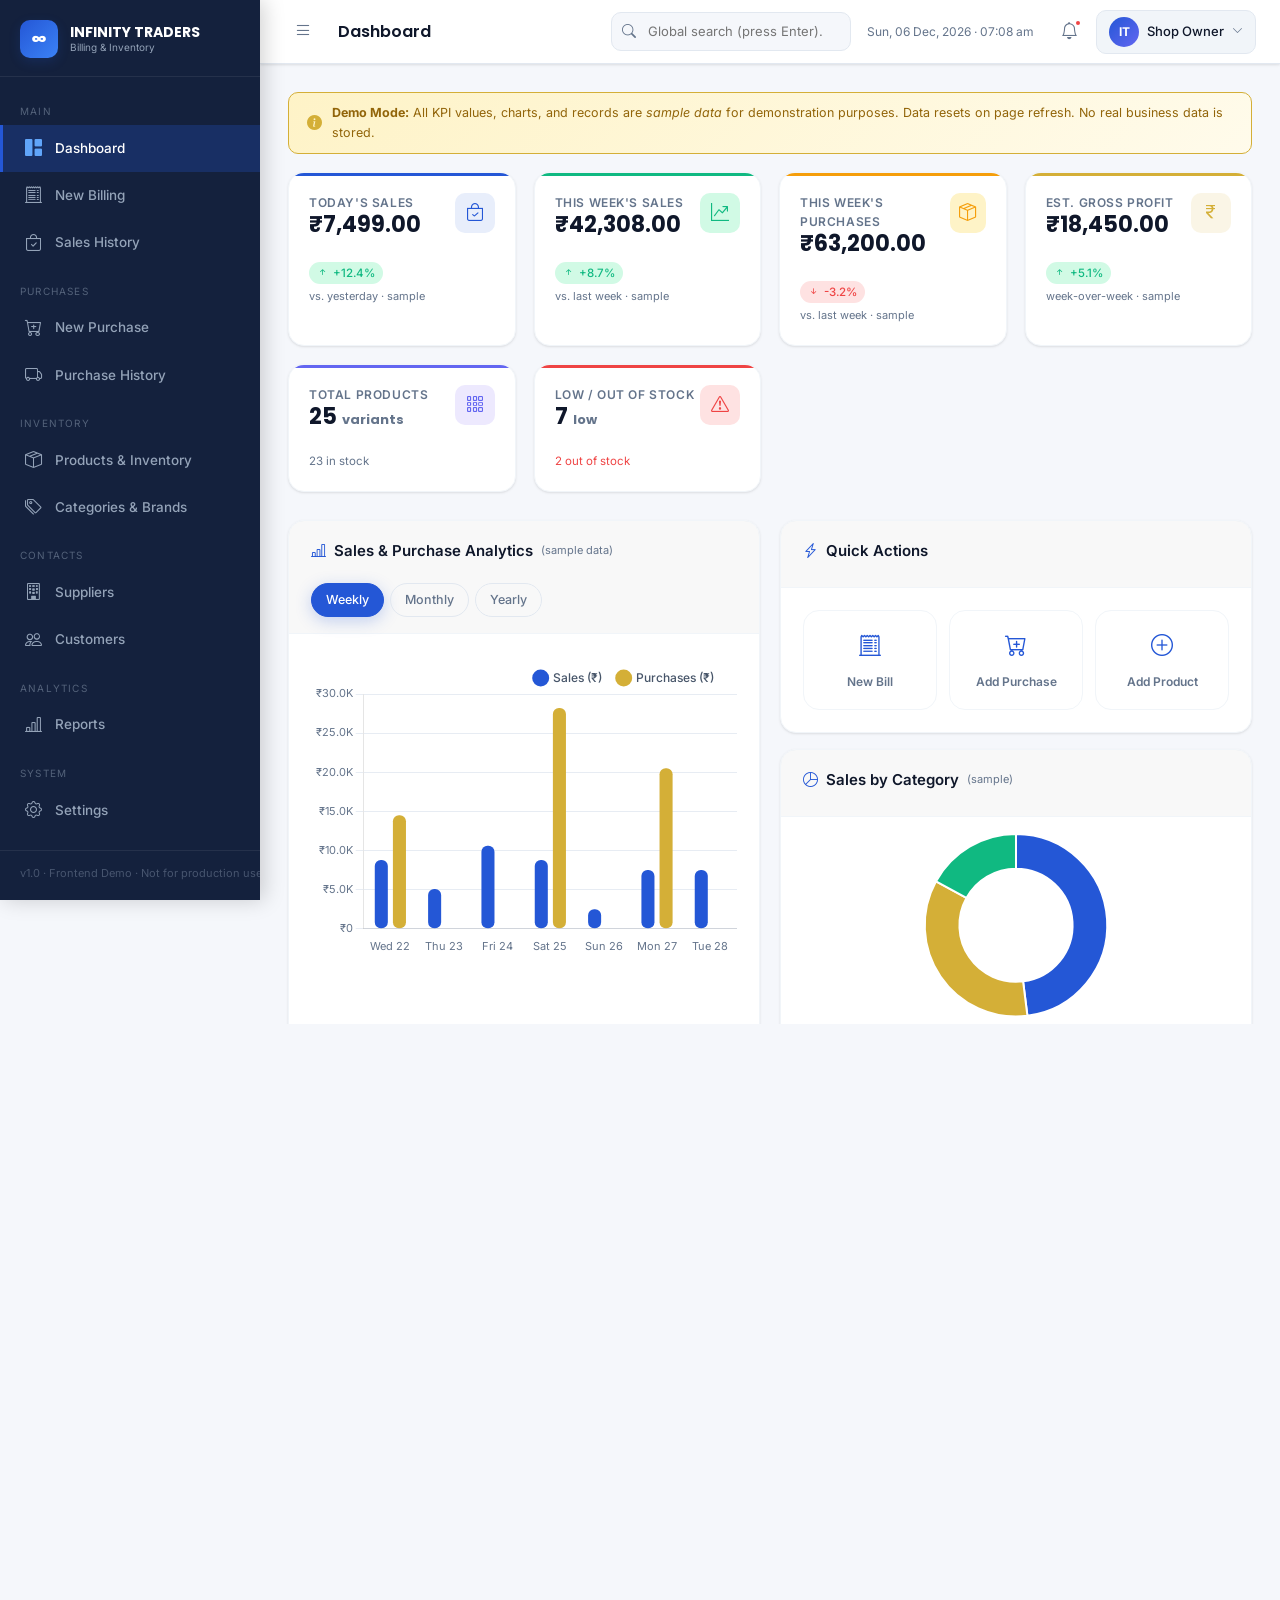
==== infinity-traders-demo/index.html @ 3cfc1fee "Initial commit: Infinity Traders billing and inventory management prototype" ====
<!DOCTYPE html>
<html lang="en">
<head>
  <meta charset="UTF-8">
  <meta name="viewport" content="width=device-width, initial-scale=1.0">
  <title>Infinity Traders — Retail Billing &amp; Inventory Management</title>
  <meta name="description" content="Infinity Traders Retail Billing and Inventory Management System — Frontend Prototype. Manage billing, inventory, purchases, suppliers, and sales analytics.">
  <meta name="robots" content="noindex">

  <!-- Bootstrap 5 -->
  <link rel="stylesheet" href="https://cdn.jsdelivr.net/npm/bootstrap@5.3.3/dist/css/bootstrap.min.css" integrity="sha384-QWTKZyjpPEjISv5WaRU9OFeRpok6YctnYmDr5pNlyT2bRjXh0JMhjY6hW+ALEwIH" crossorigin="anonymous">
  <!-- Bootstrap Icons -->
  <link rel="stylesheet" href="https://cdn.jsdelivr.net/npm/bootstrap-icons@1.11.3/font/bootstrap-icons.min.css">
  <!-- Custom Styles -->
  <link rel="stylesheet" href="assets/css/style.css">
  <link rel="stylesheet" href="assets/css/responsive.css">
  <link rel="stylesheet" href="assets/css/print.css">

  <!-- Favicon (inline SVG) -->
  <link rel="icon" href="data:image/svg+xml,<svg xmlns='http://www.w3.org/2000/svg' viewBox='0 0 100 100'><rect width='100' height='100' rx='16' fill='%232457D6'/><text y='.9em' font-size='60' x='8' fill='%23D4AF37'>∞</text></svg>">
</head>
<body>

<!-- ─── DEDICATED PRINT MOUNT (Used for flawless browser printing) ──────── -->
<div id="print-mount" class="print-mount" aria-hidden="true"></div>

<!-- ─── SIDEBAR OVERLAY (mobile) ─────────────────────────────── -->
<div class="sidebar-overlay" id="sidebar-overlay" aria-hidden="true"></div>

<!-- ─── APP WRAPPER ──────────────────────────────────────────── -->
<div class="app-wrapper">

  <!-- ─── SIDEBAR ──────────────────────────────────────────── -->
  <nav class="sidebar" id="sidebar" role="navigation" aria-label="Main navigation">
    <!-- Brand -->
    <div class="sidebar-brand">
      <div class="brand-logo" title="Infinity Traders">∞</div>
      <div class="brand-text">
        <div class="brand-name">INFINITY TRADERS</div>
        <div class="brand-subtitle">Billing &amp; Inventory</div>
      </div>
    </div>

    <!-- Navigation -->
    <ul class="sidebar-nav" id="sidebar-nav">
      <!-- Main -->
      <div class="nav-section-label">Main</div>
      <li class="nav-item">
        <div class="nav-link-item active" data-page="dashboard" role="button" tabindex="0" aria-label="Dashboard" title="Dashboard">
          <i class="bi bi-grid-1x2-fill nav-icon"></i>
          <span class="nav-label">Dashboard</span>
          <span class="tooltip-text">Dashboard</span>
        </div>
      </li>
      <li class="nav-item">
        <div class="nav-link-item" data-page="billing" role="button" tabindex="0" aria-label="New Billing" title="New Billing">
          <i class="bi bi-receipt-cutoff nav-icon"></i>
          <span class="nav-label">New Billing</span>
          <span class="tooltip-text">New Billing</span>
        </div>
      </li>
      <li class="nav-item">
        <div class="nav-link-item" data-page="sales-history" role="button" tabindex="0" aria-label="Sales History" title="Sales History">
          <i class="bi bi-bag-check nav-icon"></i>
          <span class="nav-label">Sales History</span>
          <span class="tooltip-text">Sales History</span>
        </div>
      </li>

      <!-- Purchases -->
      <div class="nav-section-label">Purchases</div>
      <li class="nav-item">
        <div class="nav-link-item" data-page="purchases" role="button" tabindex="0" aria-label="New Purchase" title="New Purchase">
          <i class="bi bi-cart-plus nav-icon"></i>
          <span class="nav-label">New Purchase</span>
          <span class="tooltip-text">New Purchase</span>
        </div>
      </li>
      <li class="nav-item">
        <div class="nav-link-item" data-page="purchase-history" role="button" tabindex="0" aria-label="Purchase History" title="Purchase History">
          <i class="bi bi-truck nav-icon"></i>
          <span class="nav-label">Purchase History</span>
          <span class="tooltip-text">Purchase History</span>
        </div>
      </li>

      <!-- Inventory -->
      <div class="nav-section-label">Inventory</div>
      <li class="nav-item">
        <div class="nav-link-item" data-page="inventory" role="button" tabindex="0" aria-label="Products & Inventory" title="Products &amp; Inventory">
          <i class="bi bi-box-seam nav-icon"></i>
          <span class="nav-label">Products &amp; Inventory</span>
          <span class="tooltip-text">Products</span>
        </div>
      </li>
      <li class="nav-item">
        <div class="nav-link-item" data-page="categories" role="button" tabindex="0" aria-label="Categories & Brands" title="Categories &amp; Brands">
          <i class="bi bi-tags nav-icon"></i>
          <span class="nav-label">Categories &amp; Brands</span>
          <span class="tooltip-text">Categories</span>
        </div>
      </li>

      <!-- Contacts -->
      <div class="nav-section-label">Contacts</div>
      <li class="nav-item">
        <div class="nav-link-item" data-page="suppliers" role="button" tabindex="0" aria-label="Suppliers" title="Suppliers">
          <i class="bi bi-building nav-icon"></i>
          <span class="nav-label">Suppliers</span>
          <span class="tooltip-text">Suppliers</span>
        </div>
      </li>
      <li class="nav-item">
        <div class="nav-link-item" data-page="customers" role="button" tabindex="0" aria-label="Customers" title="Customers">
          <i class="bi bi-people nav-icon"></i>
          <span class="nav-label">Customers</span>
          <span class="tooltip-text">Customers</span>
        </div>
      </li>

      <!-- Analytics -->
      <div class="nav-section-label">Analytics</div>
      <li class="nav-item">
        <div class="nav-link-item" data-page="reports" role="button" tabindex="0" aria-label="Reports" title="Reports &amp; Analytics">
          <i class="bi bi-bar-chart-line nav-icon"></i>
          <span class="nav-label">Reports</span>
          <span class="tooltip-text">Reports</span>
        </div>
      </li>

      <!-- System -->
      <div class="nav-section-label">System</div>
      <li class="nav-item">
        <div class="nav-link-item" data-page="settings" role="button" tabindex="0" aria-label="Settings" title="Settings">
          <i class="bi bi-gear nav-icon"></i>
          <span class="nav-label">Settings</span>
          <span class="tooltip-text">Settings</span>
        </div>
      </li>
    </ul>

    <!-- Sidebar footer -->
    <div class="sidebar-footer">
      <div class="version-tag">v1.0 · Frontend Demo · Not for production use</div>
    </div>
  </nav>

  <!-- ─── MAIN CONTENT ──────────────────────────────────────── -->
  <div class="main-content" id="main-content">

    <!-- ─── TOPBAR ──────────────────────────────────────────── -->
    <header class="topbar" role="banner">
      <!-- Sidebar Toggle -->
      <button class="btn-sidebar-toggle" id="sidebar-toggle-btn" aria-label="Toggle sidebar" title="Toggle Sidebar">
        <i class="bi bi-list"></i>
      </button>

      <!-- Page Title -->
      <div class="topbar-title" id="topbar-title">Dashboard</div>

      <!-- Search -->
      <div class="topbar-search" role="search">
        <i class="bi bi-search search-icon" aria-hidden="true"></i>
        <input type="search" id="global-search" placeholder="Global search (press Enter)..." autocomplete="off" aria-label="Search products and records">
      </div>

      <!-- Date -->
      <div class="topbar-date" id="topbar-date" aria-live="polite"></div>

      <!-- Actions -->
      <div class="topbar-actions">
        <button class="topbar-icon-btn" id="notif-btn" aria-label="Notifications" title="Notifications">
          <i class="bi bi-bell"></i>
          <span class="badge-dot" aria-hidden="true"></span>
        </button>

        <!-- User Menu -->
        <div class="dropdown">
          <button class="user-menu-btn" id="user-menu-btn" aria-label="User menu">
            <div class="user-avatar" aria-hidden="true">IT</div>
            <span class="user-name">Shop Owner</span>
            <i class="bi bi-chevron-down" style="font-size:11px;color:var(--text-muted)"></i>
          </button>
        </div>
      </div>
    </header>

    <!-- ─── PAGE CONTAINER ────────────────────────────────── -->
    <main class="page-content" id="page-container" role="main" aria-live="polite">
      <!-- Pages are rendered here by JavaScript -->
      <div style="display:flex;align-items:center;justify-content:center;height:400px;flex-direction:column;gap:12px">
        <div class="brand-logo" style="width:52px;height:52px;font-size:24px">∞</div>
        <p style="color:var(--text-muted);font-size:14px">Loading Infinity Traders...</p>
      </div>
    </main>

  </div><!-- /main-content -->
</div><!-- /app-wrapper -->

<!-- Toast container (created dynamically) -->

<!-- Chart.js (Local with CDN fallback) -->
<script src="assets/js/chart.umd.min.js"></script>
<script>
  if (typeof Chart === 'undefined') {
    document.write('<script src="https://cdn.jsdelivr.net/npm/chart.js@4.4.4/dist/chart.umd.min.js"><\/script>');
  }
</script>

<!-- Bootstrap 5 JS (Local with CDN fallback) -->
<script src="assets/js/bootstrap.bundle.min.js"></script>
<script>
  if (typeof bootstrap === 'undefined') {
    document.write('<script src="https://cdn.jsdelivr.net/npm/bootstrap@5.3.3/dist/js/bootstrap.bundle.min.js"><\/script>');
  }
</script>

<!-- Application Scripts (load in order) -->
<script src="assets/js/sample-data.js"></script>
<script src="assets/js/app.js"></script>
<script src="assets/js/dashboard.js"></script>
<script src="assets/js/billing.js"></script>
<script src="assets/js/purchases.js"></script>
<script src="assets/js/inventory.js"></script>
<script src="assets/js/reports.js"></script>
<script src="assets/js/remaining.js"></script>

<!-- Keyboard nav: allow Enter key on sidebar links -->
<script>
  document.addEventListener('DOMContentLoaded', () => {
    document.querySelectorAll('.nav-link-item').forEach(el => {
      el.addEventListener('keydown', e => {
        if (e.key === 'Enter' || e.key === ' ') { e.preventDefault(); el.click(); }
      });
    });
  });
</script>

</body>
</html>
---- infinity-traders-demo/assets/css/style.css ----
/* ============================================================
   INFINITY TRADERS — Retail Billing & Inventory Management
   Main Stylesheet
   ============================================================ */

/* ─── GOOGLE FONTS ─────────────────────────────────────────── */
@import url('https://fonts.googleapis.com/css2?family=Inter:wght@300;400;500;600;700;800&family=Poppins:wght@400;500;600;700&display=swap');

/* ─── DESIGN TOKENS ────────────────────────────────────────── */
:root {
  --primary:        #2457D6;
  --primary-dark:   #1a3fa8;
  --primary-light:  #e8eefb;
  --primary-glow:   rgba(36, 87, 214, 0.18);
  --sidebar-bg:     #14213D;
  --sidebar-hover:  #1e3160;
  --sidebar-active: rgba(36, 87, 214, 0.25);
  --gold:           #D4AF37;
  --gold-light:     rgba(212, 175, 55, 0.15);
  --bg:             #F5F7FB;
  --card-bg:        #ffffff;
  --text-dark:      #0f172a;
  --text-nav:       #94a3b8;
  --text-muted:     #64748b;
  --text-body:      #374151;
  --border:         #e2e8f0;
  --border-light:   #f1f5f9;
  --success:        #10b981;
  --success-light:  #d1fae5;
  --warning:        #f59e0b;
  --warning-light:  #fef3c7;
  --danger:         #ef4444;
  --danger-light:   #fee2e2;
  --info:           #3b82f6;
  --info-light:     #dbeafe;
  --shadow-sm:      0 1px 3px rgba(0,0,0,0.08), 0 1px 2px rgba(0,0,0,0.04);
  --shadow-md:      0 4px 12px rgba(0,0,0,0.08), 0 2px 4px rgba(0,0,0,0.04);
  --shadow-lg:      0 10px 30px rgba(0,0,0,0.10), 0 4px 8px rgba(0,0,0,0.05);
  --shadow-primary: 0 4px 16px rgba(36, 87, 214, 0.25);
  --radius-sm:      6px;
  --radius:         10px;
  --radius-lg:      16px;
  --radius-xl:      24px;
  --sidebar-w:      260px;
  --topbar-h:       64px;
  --transition:     0.22s cubic-bezier(0.4, 0, 0.2, 1);
}

/* ─── RESET & BASE ─────────────────────────────────────────── */
*, *::before, *::after { box-sizing: border-box; margin: 0; padding: 0; }
html { scroll-behavior: smooth; }

body {
  font-family: 'Inter', 'Poppins', system-ui, sans-serif;
  background: var(--bg);
  color: var(--text-body);
  font-size: 14px;
  line-height: 1.6;
  -webkit-font-smoothing: antialiased;
  min-height: 100vh;
}

h1, h2, h3, h4, h5, h6 {
  font-family: 'Poppins', 'Inter', sans-serif;
  color: var(--text-dark);
  font-weight: 600;
  line-height: 1.3;
}

a { text-decoration: none; color: var(--primary); }
a:hover { color: var(--primary-dark); }

/* ─── SCROLLBAR ────────────────────────────────────────────── */
::-webkit-scrollbar { width: 6px; height: 6px; }
::-webkit-scrollbar-track { background: transparent; }
::-webkit-scrollbar-thumb { background: #cbd5e1; border-radius: 10px; }
::-webkit-scrollbar-thumb:hover { background: #94a3b8; }

/* ─── ACCESSIBLE KEYBOARD NAVIGATION & FOCUS INDICATORS ──────── */
:focus {
  outline: none;
}
:focus-visible {
  outline: 2.5px solid var(--primary) !important;
  outline-offset: 2px !important;
}

.nav-link-item:focus-visible {
  outline: 2.5px solid #60a5fa !important;
  outline-offset: -2px !important;
  background: var(--sidebar-hover) !important;
  color: #fff !important;
  box-shadow: 0 0 0 3px rgba(96, 165, 250, 0.35) !important;
}

.product-card-pos:focus-visible {
  outline: 2.5px solid var(--primary) !important;
  outline-offset: 2px !important;
  border-color: var(--primary) !important;
  box-shadow: 0 0 0 4px var(--primary-glow), var(--shadow-md) !important;
  transform: translateY(-2px);
}

.btn-primary-it:focus-visible,
.btn-outline-it:focus-visible,
.btn-ghost:focus-visible,
.btn-sm-action:focus-visible,
.chart-filter-btn:focus-visible {
  outline: 2.5px solid var(--primary) !important;
  outline-offset: 2px !important;
  box-shadow: 0 0 0 3px var(--primary-glow) !important;
}

.form-control-it:focus-visible {
  border-color: var(--primary) !important;
  outline: 2.5px solid var(--primary) !important;
  outline-offset: 0 !important;
  box-shadow: 0 0 0 3px var(--primary-glow) !important;
}

.it-table tbody tr:focus-visible {
  outline: 2px solid var(--primary) !important;
  outline-offset: -2px !important;
  background: var(--primary-light) !important;
}

/* ─── APP SHELL ────────────────────────────────────────────── */
.app-wrapper {
  display: flex;
  min-height: 100vh;
}

/* ─── SIDEBAR ──────────────────────────────────────────────── */
.sidebar {
  width: var(--sidebar-w);
  height: 100vh;
  height: 100dvh;
  max-height: 100vh;
  max-height: 100dvh;
  background: var(--sidebar-bg);
  position: fixed;
  top: 0; left: 0; bottom: 0;
  z-index: 1040;
  display: flex;
  flex-direction: column;
  transition: transform var(--transition), width var(--transition);
  box-shadow: 4px 0 20px rgba(0,0,0,0.18);
  overflow-y: auto;
  overflow-x: hidden;
  -webkit-overflow-scrolling: touch;
  overscroll-behavior: contain;
  scrollbar-width: thin;
  scrollbar-color: rgba(148, 163, 184, 0.3) transparent;
}

/* Sidebar scrollbar styling */
.sidebar::-webkit-scrollbar {
  width: 5px;
}
.sidebar::-webkit-scrollbar-track {
  background: transparent;
}
.sidebar::-webkit-scrollbar-thumb {
  background: rgba(148, 163, 184, 0.25);
  border-radius: 10px;
}
.sidebar::-webkit-scrollbar-thumb:hover {
  background: rgba(148, 163, 184, 0.5);
}

.sidebar.collapsed { width: 72px; }

/* Brand - Fixed / Sticky at top while menu scrolls */
.sidebar-brand {
  position: sticky;
  top: 0;
  z-index: 20;
  background: var(--sidebar-bg);
  padding: 20px 20px 18px;
  border-bottom: 1px solid rgba(255,255,255,0.07);
  flex-shrink: 0;
  display: flex;
  align-items: center;
  gap: 12px;
  min-height: var(--topbar-h);
}

.brand-logo {
  width: 38px; height: 38px;
  background: linear-gradient(135deg, var(--primary), #3b82f6);
  border-radius: 10px;
  display: flex; align-items: center; justify-content: center;
  font-size: 18px; font-weight: 800; color: #fff;
  flex-shrink: 0;
  box-shadow: 0 4px 12px var(--primary-glow);
  font-family: 'Poppins', sans-serif;
}

.brand-text { overflow: hidden; transition: opacity var(--transition); }
.brand-text .brand-name {
  font-family: 'Poppins', sans-serif;
  font-weight: 700; font-size: 14px;
  color: #ffffff; line-height: 1.2;
  white-space: nowrap;
}
.brand-text .brand-subtitle {
  font-size: 10px; color: var(--text-nav);
  white-space: nowrap; line-height: 1.3;
}
.sidebar.collapsed .brand-text { opacity: 0; width: 0; }

/* Nav */
.sidebar-nav {
  flex: 1 0 auto;
  padding: 10px 0 16px;
  margin: 0;
  list-style: none;
}
.nav-section-label {
  font-size: 10px; text-transform: uppercase; letter-spacing: 1.2px;
  color: rgba(148,163,184,0.5); padding: 16px 20px 6px;
  white-space: nowrap; overflow: hidden;
  transition: opacity var(--transition);
}
.sidebar.collapsed .nav-section-label { opacity: 0; }

.nav-item {
  list-style: none;
}

.nav-link-item {
  display: flex; align-items: center; gap: 12px;
  padding: 10px 20px;
  color: var(--text-nav);
  cursor: pointer;
  border-radius: 0;
  transition: all var(--transition);
  border-left: 3px solid transparent;
  white-space: nowrap;
  position: relative;
  user-select: none;
}

.nav-link-item:hover {
  background: var(--sidebar-hover);
  color: #e2e8f0;
  border-left-color: rgba(36, 87, 214, 0.4);
}

.nav-link-item.active {
  background: var(--sidebar-active);
  color: #ffffff;
  border-left-color: var(--primary);
}

.nav-link-item.active .nav-icon { color: #60a5fa; }
.nav-icon { font-size: 17px; flex-shrink: 0; width: 20px; text-align: center; }
.nav-label { font-size: 13.5px; font-weight: 500; transition: opacity var(--transition); }
.sidebar.collapsed .nav-label { opacity: 0; width: 0; overflow: hidden; }

/* Tooltip for collapsed */
.sidebar.collapsed .nav-link-item .tooltip-text {
  display: block;
  position: absolute; left: 72px;
  background: #1e293b; color: #e2e8f0;
  padding: 6px 12px; border-radius: var(--radius-sm);
  font-size: 12px; white-space: nowrap;
  pointer-events: none; opacity: 0;
  transition: opacity 0.15s; z-index: 9999;
  box-shadow: var(--shadow-md);
}
.sidebar.collapsed .nav-link-item:hover .tooltip-text { opacity: 1; }
.tooltip-text { display: none; }

/* Sidebar footer */
.sidebar-footer {
  padding: 14px 20px 24px;
  border-top: 1px solid rgba(255,255,255,0.07);
  flex-shrink: 0;
  margin-top: auto;
  background: var(--sidebar-bg);
}

.sidebar-footer .version-tag {
  font-size: 11px; color: rgba(148,163,184,0.4);
  text-align: center; white-space: nowrap;
}
.sidebar.collapsed .sidebar-footer .version-tag { display: none; }

/* ─── MAIN CONTENT ─────────────────────────────────────────── */
.main-content {
  margin-left: var(--sidebar-w);
  flex: 1;
  display: flex;
  flex-direction: column;
  min-height: 100vh;
  transition: margin-left var(--transition);
  min-width: 0;
}
.main-content.sidebar-collapsed { margin-left: 72px; }

/* ─── TOPBAR ───────────────────────────────────────────────── */
.topbar {
  height: var(--topbar-h);
  background: var(--card-bg);
  border-bottom: 1px solid var(--border);
  display: flex; align-items: center;
  padding: 0 24px;
  gap: 16px;
  position: sticky; top: 0; z-index: 1030;
  box-shadow: var(--shadow-sm);
}

.btn-sidebar-toggle {
  background: none; border: none;
  width: 38px; height: 38px;
  border-radius: var(--radius-sm);
  display: flex; align-items: center; justify-content: center;
  color: var(--text-muted); font-size: 18px; cursor: pointer;
  transition: all var(--transition);
  flex-shrink: 0;
}
.btn-sidebar-toggle:hover { background: var(--border-light); color: var(--text-dark); }

.topbar-title {
  font-family: 'Poppins', sans-serif;
  font-size: 16px; font-weight: 600;
  color: var(--text-dark); white-space: nowrap;
  flex: 1;
}

.topbar-search {
  position: relative;
  flex-shrink: 0;
}
.topbar-search input {
  width: 240px;
  padding: 8px 14px 8px 36px;
  border: 1px solid var(--border);
  border-radius: var(--radius);
  font-size: 13px; color: var(--text-body);
  background: var(--bg);
  transition: all var(--transition);
  outline: none;
}
.topbar-search input:focus {
  border-color: var(--primary);
  box-shadow: 0 0 0 3px var(--primary-glow);
  background: #fff;
}
.topbar-search .search-icon {
  position: absolute; left: 11px; top: 50%; transform: translateY(-50%);
  color: var(--text-muted); font-size: 14px; pointer-events: none;
}

.topbar-date {
  font-size: 12px; color: var(--text-muted);
  white-space: nowrap; flex-shrink: 0;
}

.topbar-actions { display: flex; align-items: center; gap: 8px; flex-shrink: 0; }

.topbar-icon-btn {
  width: 38px; height: 38px; border-radius: var(--radius);
  background: none; border: none; cursor: pointer;
  display: flex; align-items: center; justify-content: center;
  color: var(--text-muted); font-size: 17px;
  transition: all var(--transition); position: relative;
}
.topbar-icon-btn:hover { background: var(--border-light); color: var(--primary); }
.topbar-icon-btn .badge-dot {
  position: absolute; top: 6px; right: 6px;
  width: 8px; height: 8px; border-radius: 50%;
  background: var(--danger); border: 2px solid #fff;
}

.user-menu-btn {
  display: flex; align-items: center; gap: 8px;
  padding: 6px 12px;
  background: var(--border-light); border: 1px solid var(--border);
  border-radius: var(--radius); cursor: pointer;
  transition: all var(--transition);
}
.user-menu-btn:hover { border-color: var(--primary); background: var(--primary-light); }
.user-avatar {
  width: 30px; height: 30px; border-radius: 50%;
  background: linear-gradient(135deg, var(--primary), #6366f1);
  display: flex; align-items: center; justify-content: center;
  color: #fff; font-size: 12px; font-weight: 700;
}
.user-name { font-size: 13px; font-weight: 500; color: var(--text-dark); }

/* ─── PAGE CONTAINER ───────────────────────────────────────── */
.page-content {
  flex: 1;
  padding: 28px 28px 40px;
}

.page-header {
  display: flex; align-items: center; justify-content: space-between;
  margin-bottom: 24px; flex-wrap: wrap; gap: 12px;
}
.page-header-left h1 {
  font-size: 22px; font-weight: 700; color: var(--text-dark);
}
.page-header-left .breadcrumb-text {
  font-size: 12px; color: var(--text-muted); margin-top: 2px;
}

/* ─── KPI CARDS ────────────────────────────────────────────── */
.kpi-grid {
  display: grid;
  grid-template-columns: repeat(auto-fill, minmax(200px, 1fr));
  gap: 18px;
  margin-bottom: 28px;
}

.kpi-card {
  background: var(--card-bg);
  border-radius: var(--radius-lg);
  padding: 20px;
  box-shadow: var(--shadow-sm);
  border: 1px solid var(--border-light);
  position: relative;
  overflow: hidden;
  transition: all var(--transition);
}
.kpi-card:hover {
  box-shadow: var(--shadow-md);
  transform: translateY(-2px);
}
.kpi-card::before {
  content: '';
  position: absolute; top: 0; left: 0; right: 0; height: 3px;
  background: var(--kpi-accent, var(--primary));
}

.kpi-card-header {
  display: flex; align-items: flex-start; justify-content: space-between;
  margin-bottom: 14px;
}
.kpi-label {
  font-size: 12px; font-weight: 600;
  text-transform: uppercase; letter-spacing: 0.6px;
  color: var(--text-muted);
}
.kpi-icon {
  width: 40px; height: 40px; border-radius: var(--radius);
  display: flex; align-items: center; justify-content: center;
  font-size: 18px;
  background: var(--kpi-icon-bg, var(--primary-light));
  color: var(--kpi-accent, var(--primary));
}
.kpi-value {
  font-family: 'Poppins', sans-serif;
  font-size: 22px; font-weight: 700;
  color: var(--text-dark); line-height: 1.2;
  margin-bottom: 8px;
}
.kpi-change {
  display: inline-flex; align-items: center; gap: 4px;
  font-size: 11.5px; font-weight: 500;
  padding: 2px 8px; border-radius: 50px;
}
.kpi-change.up { color: var(--success); background: var(--success-light); }
.kpi-change.down { color: var(--danger); background: var(--danger-light); }
.kpi-change-note { font-size: 11px; color: var(--text-muted); margin-top: 4px; }
.kpi-subtitle { font-size: 11.5px; color: var(--text-muted); margin-top: 4px; }

/* ─── CARDS ────────────────────────────────────────────────── */
.card {
  background: var(--card-bg);
  border-radius: var(--radius-lg);
  box-shadow: var(--shadow-sm);
  border: 1px solid var(--border-light);
  overflow: hidden;
}

.card-header {
  padding: 18px 22px 16px;
  border-bottom: 1px solid var(--border-light);
  display: flex; align-items: center; justify-content: space-between;
  gap: 12px; flex-wrap: wrap;
}
.card-title {
  font-size: 15px; font-weight: 600; color: var(--text-dark);
  display: flex; align-items: center; gap: 8px;
}
.card-title i { color: var(--primary); }
.card-body { padding: 22px; }
.card-footer {
  padding: 14px 22px;
  border-top: 1px solid var(--border-light);
  background: var(--bg);
}

/* ─── CHART SECTION ────────────────────────────────────────── */
.chart-wrapper { position: relative; height: 300px; width: 100%; }
.chart-wrapper.category-chart-wrapper { height: 220px; }
.chart-wrapper canvas { max-width: 100%; display: block; }
.chart-filter-group {
  display: flex; gap: 6px;
}
.chart-filter-btn {
  padding: 6px 14px;
  border-radius: 50px;
  border: 1px solid var(--border);
  background: transparent;
  color: var(--text-muted); font-size: 12.5px; font-weight: 500;
  cursor: pointer; transition: all var(--transition);
}
.chart-filter-btn:hover { border-color: var(--primary); color: var(--primary); }
.chart-filter-btn.active {
  background: var(--primary); color: #fff; border-color: var(--primary);
  box-shadow: var(--shadow-primary);
}

/* ─── TABLES ───────────────────────────────────────────────── */
.table-wrapper { overflow-x: auto; }
table.it-table {
  width: 100%; border-collapse: collapse;
  font-size: 13.5px;
}
.it-table th {
  padding: 11px 16px;
  background: var(--bg);
  border-bottom: 2px solid var(--border);
  text-align: left; font-weight: 600;
  color: var(--text-muted);
  font-size: 11.5px; text-transform: uppercase; letter-spacing: 0.5px;
  white-space: nowrap;
}
.it-table td {
  padding: 12px 16px;
  border-bottom: 1px solid var(--border-light);
  color: var(--text-body);
  vertical-align: middle;
}
.it-table tr:hover td { background: var(--border-light); }
.it-table tr:last-child td { border-bottom: none; }

/* ─── BADGES ───────────────────────────────────────────────── */
.badge-status {
  display: inline-flex; align-items: center; gap: 5px;
  padding: 3px 10px; border-radius: 50px;
  font-size: 11.5px; font-weight: 600; white-space: nowrap;
}
.badge-status::before {
  content: ''; width: 6px; height: 6px; border-radius: 50%;
  background: currentColor;
}
.badge-paid    { color: var(--success); background: var(--success-light); }
.badge-unpaid  { color: var(--danger);  background: var(--danger-light); }
.badge-partial { color: var(--warning); background: var(--warning-light); }
.badge-active  { color: var(--success); background: var(--success-light); }
.badge-low     { color: var(--warning); background: var(--warning-light); }
.badge-out     { color: var(--danger);  background: var(--danger-light); }
.badge-primary { color: var(--primary); background: var(--primary-light); }
.badge-gold    { color: #92650a; background: var(--gold-light); }

/* ─── BUTTONS ──────────────────────────────────────────────── */
.btn { border-radius: var(--radius-sm); font-weight: 500; font-size: 13.5px; transition: all var(--transition); }

.btn-primary-it {
  background: var(--primary); color: #fff; border: none;
  padding: 9px 20px; border-radius: var(--radius);
  font-size: 13.5px; font-weight: 600; cursor: pointer;
  display: inline-flex; align-items: center; gap: 7px;
  transition: all var(--transition); white-space: nowrap;
}
.btn-primary-it:hover { background: var(--primary-dark); box-shadow: var(--shadow-primary); transform: translateY(-1px); }
.btn-primary-it:active { transform: none; }

.btn-outline-it {
  background: transparent; color: var(--primary);
  border: 1.5px solid var(--primary);
  padding: 8px 18px; border-radius: var(--radius);
  font-size: 13.5px; font-weight: 600; cursor: pointer;
  display: inline-flex; align-items: center; gap: 7px;
  transition: all var(--transition); white-space: nowrap;
}
.btn-outline-it:hover { background: var(--primary); color: #fff; box-shadow: var(--shadow-primary); }

.btn-ghost {
  background: transparent; color: var(--text-muted); border: none;
  padding: 6px 12px; border-radius: var(--radius-sm);
  font-size: 13px; cursor: pointer;
  display: inline-flex; align-items: center; gap: 6px;
  transition: all var(--transition);
}
.btn-ghost:hover { background: var(--border-light); color: var(--text-dark); }

.btn-sm-action {
  padding: 5px 10px; font-size: 12px; border-radius: var(--radius-sm);
  border: 1px solid var(--border); background: var(--card-bg);
  color: var(--text-muted); cursor: pointer;
  display: inline-flex; align-items: center; gap: 4px;
  transition: all var(--transition);
}
.btn-sm-action:hover { border-color: var(--primary); color: var(--primary); background: var(--primary-light); }
.btn-sm-danger:hover { border-color: var(--danger); color: var(--danger); background: var(--danger-light); }
.btn-sm-success:hover { border-color: var(--success); color: var(--success); background: var(--success-light); }

/* ─── FORMS ────────────────────────────────────────────────── */
.form-label {
  font-size: 12.5px; font-weight: 600; color: var(--text-muted);
  text-transform: uppercase; letter-spacing: 0.5px;
  margin-bottom: 6px; display: block;
}
.form-control-it {
  width: 100%; padding: 9px 14px;
  border: 1.5px solid var(--border);
  border-radius: var(--radius-sm);
  font-size: 13.5px; color: var(--text-body);
  background: var(--card-bg); outline: none;
  transition: all var(--transition);
  font-family: inherit;
}
.form-control-it:focus {
  border-color: var(--primary);
  box-shadow: 0 0 0 3px var(--primary-glow);
}
.form-control-it.is-invalid {
  border-color: var(--danger);
  box-shadow: 0 0 0 3px rgba(239,68,68,0.1);
}
.form-error-msg { font-size: 11.5px; color: var(--danger); margin-top: 4px; }
select.form-control-it { appearance: none; cursor: pointer;
  background-image: url("data:image/svg+xml,%3Csvg xmlns='http://www.w3.org/2000/svg' viewBox='0 0 16 16'%3E%3Cpath fill='%2364748b' d='M7.247 11.14 2.451 5.658C1.885 5.013 2.345 4 3.204 4h9.592a1 1 0 0 1 .753 1.659l-4.796 5.48a1 1 0 0 1-1.506 0z'/%3E%3C/svg%3E");
  background-repeat: no-repeat; background-position: right 12px center; background-size: 12px;
  padding-right: 32px;
}

/* ─── GST TOGGLE ───────────────────────────────────────────── */
.gst-toggle-wrap {
  display: flex; align-items: center; gap: 10px;
  padding: 10px 16px; border-radius: var(--radius);
  background: var(--bg); border: 1.5px solid var(--border);
  margin-bottom: 12px;
}
.gst-toggle-wrap label { font-size: 13px; font-weight: 600; color: var(--text-dark); cursor: pointer; }
.form-switch .form-check-input { cursor: pointer; width: 42px; height: 22px; }
.form-switch .form-check-input:checked { background-color: var(--primary); border-color: var(--primary); }

/* ─── MODALS ───────────────────────────────────────────────── */
.modal-content {
  border: none;
  border-radius: var(--radius-lg);
  box-shadow: var(--shadow-lg);
}
.modal-header {
  background: var(--sidebar-bg);
  color: #fff; border-radius: var(--radius-lg) var(--radius-lg) 0 0;
  border-bottom: none; padding: 18px 24px;
}
.modal-header .modal-title { font-weight: 600; font-size: 16px; color: #fff; }
.modal-header .btn-close { filter: invert(1); opacity: 0.7; }
.modal-header .btn-close:hover { opacity: 1; }
.modal-body { padding: 24px; }
.modal-footer { padding: 16px 24px; border-top: 1px solid var(--border-light); border-radius: 0 0 var(--radius-lg) var(--radius-lg); }

/* ─── INVOICE MODAL ────────────────────────────────────────── */
.invoice-container {
  background: #fff; border: 1px solid var(--border);
  border-radius: var(--radius); padding: 32px;
  font-family: 'Inter', sans-serif;
}
.invoice-header { display: flex; justify-content: space-between; align-items: flex-start; margin-bottom: 28px; }
.invoice-company { }
.invoice-company h2 { font-size: 22px; font-weight: 800; color: var(--primary); font-family: 'Poppins', sans-serif; }
.invoice-company p { font-size: 12px; color: var(--text-muted); margin-top: 4px; line-height: 1.7; }
.invoice-meta { text-align: right; }
.invoice-meta h3 { font-size: 28px; font-weight: 800; color: var(--text-dark); letter-spacing: -1px; }
.invoice-meta p { font-size: 12.5px; color: var(--text-muted); }
.invoice-meta .invoice-no { color: var(--primary); font-weight: 700; font-size: 13px; }
.invoice-divider { border-top: 2px solid var(--primary); margin: 18px 0; opacity: 0.2; }
.invoice-parties { display: grid; grid-template-columns: 1fr 1fr; gap: 24px; margin-bottom: 22px; }
.invoice-party h5 { font-size: 11px; text-transform: uppercase; letter-spacing: 1px; color: var(--text-muted); margin-bottom: 6px; }
.invoice-party p { font-size: 13px; color: var(--text-dark); line-height: 1.7; }
.invoice-items-table { width: 100%; border-collapse: collapse; margin-bottom: 18px; font-size: 13px; }
.invoice-items-table th { padding: 9px 12px; background: var(--sidebar-bg); color: #fff; font-weight: 600; font-size: 11.5px; }
.invoice-items-table td { padding: 9px 12px; border-bottom: 1px solid var(--border-light); }
.invoice-items-table tr:nth-child(even) td { background: #fafafa; }
.invoice-totals { display: flex; flex-direction: column; align-items: flex-end; gap: 4px; }
.invoice-totals .total-row { display: flex; justify-content: space-between; width: 260px; padding: 4px 0; font-size: 13px; }
.invoice-totals .total-row.grand { border-top: 2px solid var(--primary); padding-top: 10px; margin-top: 4px; font-weight: 700; font-size: 15px; color: var(--primary); }
.invoice-footer-note { text-align: center; margin-top: 28px; padding-top: 18px; border-top: 1px dashed var(--border); font-size: 12px; color: var(--text-muted); }
.placeholder-banner {
  background: var(--gold-light); border: 1px dashed var(--gold);
  border-radius: var(--radius-sm); padding: 8px 14px;
  font-size: 11.5px; color: #92650a; margin-bottom: 12px;
  display: flex; align-items: center; gap: 6px;
}

/* ─── TOAST ────────────────────────────────────────────────── */
.toast-container-it {
  position: fixed; bottom: 24px; right: 24px;
  z-index: 9999; display: flex; flex-direction: column; gap: 10px;
}
.toast-it {
  background: var(--sidebar-bg); color: #e2e8f0;
  padding: 14px 18px; border-radius: var(--radius);
  box-shadow: var(--shadow-lg); font-size: 13px;
  display: flex; align-items: center; gap: 10px;
  min-width: 280px; max-width: 360px;
  animation: toastSlideIn 0.3s ease;
  border-left: 4px solid var(--primary);
}
.toast-it.toast-success { border-left-color: var(--success); }
.toast-it.toast-danger  { border-left-color: var(--danger); }
.toast-it.toast-warning { border-left-color: var(--warning); }
.toast-it i { font-size: 17px; flex-shrink: 0; }
.toast-it.toast-success i { color: var(--success); }
.toast-it.toast-danger  i { color: var(--danger); }
.toast-it.toast-warning i { color: var(--warning); }
.toast-closing { animation: toastSlideOut 0.3s ease forwards; }

@keyframes toastSlideIn {
  from { opacity: 0; transform: translateX(30px); }
  to   { opacity: 1; transform: translateX(0); }
}
@keyframes toastSlideOut {
  from { opacity: 1; transform: translateX(0); }
  to   { opacity: 0; transform: translateX(40px); }
}

/* ─── BILLING / POS ─────────────────────────────────────────── */
.pos-layout {
  display: grid;
  grid-template-columns: 1fr 380px;
  gap: 20px;
  align-items: start;
}

.product-search-bar {
  display: flex; gap: 10px; flex-wrap: wrap; margin-bottom: 18px;
}
.product-search-bar input, .product-search-bar select {
  flex: 1; min-width: 140px;
}

.products-grid {
  display: grid;
  grid-template-columns: repeat(auto-fill, minmax(160px, 1fr));
  gap: 14px;
  max-height: 380px; overflow-y: auto;
  padding: 2px;
}
.product-card-pos {
  background: var(--card-bg); border: 1.5px solid var(--border-light);
  border-radius: var(--radius); padding: 14px;
  cursor: pointer; transition: all var(--transition);
  position: relative;
}
.product-card-pos:hover {
  border-color: var(--primary); box-shadow: 0 4px 16px var(--primary-glow);
  transform: translateY(-2px);
}
.product-card-pos.out-of-stock { opacity: 0.55; cursor: not-allowed; }
.product-card-pos .prod-brand { font-size: 10px; text-transform: uppercase; letter-spacing: 0.8px; color: var(--text-muted); margin-bottom: 4px; }
.product-card-pos .prod-name { font-size: 13px; font-weight: 600; color: var(--text-dark); line-height: 1.3; margin-bottom: 4px; }
.product-card-pos .prod-meta { font-size: 11px; color: var(--text-muted); margin-bottom: 8px; }
.product-card-pos .prod-price { font-weight: 700; color: var(--primary); font-size: 15px; font-family: 'Poppins', sans-serif; }
.product-card-pos .prod-stock { font-size: 11px; margin-top: 4px; }
.product-card-pos .prod-stock.low { color: var(--warning); }
.product-card-pos .prod-stock.out { color: var(--danger); }
.product-card-pos .prod-stock.ok  { color: var(--success); }

/* Cart */
.cart-panel {
  background: var(--card-bg);
  border-radius: var(--radius-lg);
  border: 1px solid var(--border-light);
  box-shadow: var(--shadow-md);
  display: flex; flex-direction: column;
  position: sticky; top: calc(var(--topbar-h) + 16px);
  max-height: calc(100vh - var(--topbar-h) - 30px);
  overflow-y: auto;
  overflow-x: hidden;
}
.cart-header {
  padding: 14px 18px;
  border-bottom: 1px solid var(--border-light);
  background: var(--sidebar-bg); color: #fff;
  display: flex; align-items: center; justify-content: space-between;
  flex-shrink: 0;
}
.cart-header h5 { color: #fff; font-size: 15px; font-weight: 600; margin: 0; }
.cart-badge { background: var(--primary); color: #fff; padding: 2px 8px; border-radius: 50px; font-size: 12px; font-weight: 700; }

.cart-gst-box {
  padding: 10px 16px;
  border-bottom: 1px solid rgba(255,255,255,0.1);
  background: rgba(255,255,255,0.05);
  flex-shrink: 0;
}

.cart-items {
  flex: 1 1 auto;
  min-height: 200px;
  max-height: 360px;
  overflow-y: auto;
  padding: 12px 16px;
  display: flex;
  flex-direction: column;
}

/* Custom scrollbars for cart */
.cart-items::-webkit-scrollbar,
.cart-panel::-webkit-scrollbar {
  width: 5px;
}
.cart-items::-webkit-scrollbar-track,
.cart-panel::-webkit-scrollbar-track {
  background: rgba(0, 0, 0, 0.03);
}
.cart-items::-webkit-scrollbar-thumb,
.cart-panel::-webkit-scrollbar-thumb {
  background: #cbd5e1;
  border-radius: 4px;
}
.cart-items::-webkit-scrollbar-thumb:hover,
.cart-panel::-webkit-scrollbar-thumb:hover {
  background: #94a3b8;
}

.cart-item {
  padding: 10px 0; border-bottom: 1px solid var(--border-light);
  display: grid; grid-template-columns: 1fr auto; gap: 8px;
  flex-shrink: 0;
}
.cart-item:last-child { border-bottom: none; }
.cart-item-name { font-size: 12.5px; font-weight: 600; color: var(--text-dark); }
.cart-item-sku  { font-size: 11px; color: var(--text-muted); }
.cart-item-controls { display: flex; align-items: center; gap: 6px; margin-top: 6px; flex-wrap: wrap; }
.qty-control { display: flex; align-items: center; gap: 2px; }
.qty-btn {
  width: 24px; height: 24px; border-radius: 4px;
  border: 1px solid var(--border); background: var(--bg);
  display: flex; align-items: center; justify-content: center;
  cursor: pointer; font-size: 14px; color: var(--text-muted);
  transition: all 0.15s;
}
.qty-btn:hover { background: var(--primary); color: #fff; border-color: var(--primary); }
.qty-input {
  width: 42px; text-align: center; font-size: 13px; font-weight: 600;
  border: 1px solid var(--border); border-radius: 4px; padding: 2px;
  color: var(--text-dark);
}
.discount-input { width: 60px; font-size: 12px; border: 1px solid var(--border); border-radius: 4px; padding: 3px 6px; }
.cart-item-total { font-size: 13.5px; font-weight: 700; color: var(--text-dark); text-align: right; }
.btn-remove-item { background: none; border: none; color: var(--danger); cursor: pointer; font-size: 14px; padding: 0 4px; }

.cart-totals {
  padding: 10px 16px;
  border-top: 1px solid var(--border-light);
  background: var(--bg);
  font-size: 13px;
  flex-shrink: 0;
}
.total-line { display: flex; justify-content: space-between; padding: 2.5px 0; color: var(--text-body); }
.total-line.grand-total { font-weight: 700; font-size: 15px; color: var(--text-dark); border-top: 2px solid var(--border); margin-top: 6px; padding-top: 6px; }
.total-line.balance { color: var(--danger); font-weight: 600; }

.cart-footer { padding: 12px 16px; border-top: 1px solid var(--border-light); flex-shrink: 0; }
.customer-fields { margin-bottom: 8px; display: grid; grid-template-columns: 1fr 1fr; gap: 8px; }
.customer-fields .form-control-it { font-size: 12px; }
.payment-row { display: flex; gap: 8px; margin-bottom: 8px; }
.amount-row { display: flex; gap: 8px; margin-bottom: 10px; }
.cart-actions { display: flex; gap: 6px; flex-wrap: wrap; }
.cart-actions button {
  font-size: 11.5px;
  padding: 8px 8px;
  display: inline-flex;
  align-items: center;
  justify-content: center;
  gap: 4px;
  white-space: nowrap;
}
.invoice-customer-addr {
  font-size: 11.5px;
  color: var(--text-muted);
  line-height: 1.3;
}

/* Empty cart */
.cart-empty {
  display: flex; flex-direction: column; align-items: center;
  justify-content: center; padding: 28px 16px;
  color: var(--text-muted); text-align: center;
  min-height: 160px;
  margin: auto;
}
.cart-empty i { font-size: 38px; margin-bottom: 10px; color: #cbd5e1; }
.cart-empty p { margin: 0; font-size: 13px; }

/* ─── STOCK STATUS ─────────────────────────────────────────── */
.stock-ok  { color: var(--success); }
.stock-low { color: var(--warning); }
.stock-out { color: var(--danger); }

/* ─── SECTIONS GRID ────────────────────────────────────────── */
.sections-grid {
  display: grid;
  grid-template-columns: 1fr 1fr;
  gap: 20px;
}
.sections-grid-3 {
  display: grid;
  grid-template-columns: repeat(3, 1fr);
  gap: 20px;
}

/* ─── QUICK ACTIONS ────────────────────────────────────────── */
.quick-actions { display: flex; gap: 12px; flex-wrap: wrap; }
.quick-action-btn {
  display: flex; flex-direction: column; align-items: center; gap: 8px;
  padding: 18px 22px; border-radius: var(--radius-lg);
  border: 1.5px solid var(--border-light);
  background: var(--card-bg); cursor: pointer;
  transition: all var(--transition); flex: 1; min-width: 100px;
}
.quick-action-btn i { font-size: 22px; color: var(--primary); }
.quick-action-btn span { font-size: 12px; font-weight: 600; color: var(--text-muted); text-align: center; }
.quick-action-btn:hover { border-color: var(--primary); background: var(--primary-light); transform: translateY(-2px); box-shadow: var(--shadow-md); }
.quick-action-btn:hover i { color: var(--primary-dark); }

/* ─── SEARCH & FILTER BAR ──────────────────────────────────── */
.filter-bar {
  display: flex; gap: 10px; flex-wrap: wrap; align-items: center;
  margin-bottom: 18px;
}
.filter-bar input, .filter-bar select { flex: 1; min-width: 140px; }

/* ─── PAGINATION ───────────────────────────────────────────── */
.pagination-bar {
  display: flex; align-items: center; justify-content: space-between;
  padding: 12px 18px; border-top: 1px solid var(--border-light);
  font-size: 13px; color: var(--text-muted);
}
.pagination-controls { display: flex; gap: 4px; }
.page-btn {
  width: 32px; height: 32px; border-radius: var(--radius-sm);
  border: 1px solid var(--border); background: var(--card-bg);
  color: var(--text-muted); cursor: pointer; font-size: 12.5px;
  display: flex; align-items: center; justify-content: center;
  transition: all var(--transition);
}
.page-btn:hover { border-color: var(--primary); color: var(--primary); }
.page-btn.active { background: var(--primary); color: #fff; border-color: var(--primary); }

/* ─── EMPTY STATE ──────────────────────────────────────────── */
.empty-state {
  display: flex; flex-direction: column; align-items: center;
  padding: 60px 20px; color: var(--text-muted); text-align: center;
}
.empty-state i { font-size: 48px; color: var(--border); margin-bottom: 16px; }
.empty-state h4 { font-size: 16px; color: var(--text-muted); margin-bottom: 8px; }
.empty-state p { font-size: 13px; max-width: 320px; }

/* ─── REPORTS GRID ─────────────────────────────────────────── */
.report-card {
  background: var(--card-bg); border-radius: var(--radius-lg);
  border: 1px solid var(--border-light); overflow: hidden;
  margin-bottom: 20px; box-shadow: var(--shadow-sm);
}

/* ─── SETTINGS FORM ────────────────────────────────────────── */
.settings-section {
  background: var(--card-bg); border-radius: var(--radius-lg);
  border: 1px solid var(--border-light);
  padding: 24px; margin-bottom: 20px;
  box-shadow: var(--shadow-sm);
}
.settings-section h5 {
  font-size: 14px; font-weight: 700; color: var(--text-dark);
  margin-bottom: 18px; padding-bottom: 12px;
  border-bottom: 1px solid var(--border-light);
  display: flex; align-items: center; gap: 8px;
}
.settings-section h5 i { color: var(--primary); }
.settings-note {
  background: var(--primary-light); border-left: 3px solid var(--primary);
  padding: 10px 14px; border-radius: 0 var(--radius-sm) var(--radius-sm) 0;
  font-size: 12.5px; color: var(--primary-dark); margin-top: 14px;
  display: flex; align-items: flex-start; gap: 8px;
}

/* ─── DEMO BANNER ──────────────────────────────────────────── */
.demo-banner {
  background: linear-gradient(135deg, #fef3c7, #fffbeb);
  border: 1.5px solid var(--gold);
  border-radius: var(--radius); padding: 10px 18px;
  font-size: 12.5px; color: #92650a;
  display: flex; align-items: center; gap: 10px; margin-bottom: 18px;
}
.demo-banner i { font-size: 15px; color: var(--gold); flex-shrink: 0; }

/* ─── ANIMATIONS ───────────────────────────────────────────── */
@keyframes fadeIn {
  from { opacity: 0; transform: translateY(10px); }
  to   { opacity: 1; transform: translateY(0); }
}
.page-section { animation: fadeIn 0.25s ease; }
.kpi-card { animation: fadeIn 0.3s ease both; }
.kpi-card:nth-child(1) { animation-delay: 0.0s; }
.kpi-card:nth-child(2) { animation-delay: 0.05s; }
.kpi-card:nth-child(3) { animation-delay: 0.1s; }
.kpi-card:nth-child(4) { animation-delay: 0.15s; }
.kpi-card:nth-child(5) { animation-delay: 0.2s; }
.kpi-card:nth-child(6) { animation-delay: 0.25s; }

/* ─── DROPDOWN ─────────────────────────────────────────────── */
.dropdown-menu { border: 1px solid var(--border-light); box-shadow: var(--shadow-md); border-radius: var(--radius); padding: 6px; }
.dropdown-item { border-radius: var(--radius-sm); font-size: 13.5px; padding: 8px 14px; }
.dropdown-item:active { background: var(--primary); }

/* ─── PURCHASE FORM ─────────────────────────────────────────── */
.purchase-items-table { border: 1px solid var(--border-light); border-radius: var(--radius); overflow: hidden; }
.purchase-item-row { display: grid; grid-template-columns: 2fr 1fr 1fr 1fr 1.2fr auto; gap: 10px; padding: 12px; border-bottom: 1px solid var(--border-light); align-items: center; }
.purchase-item-row:last-child { border-bottom: none; }
.purchase-item-row:first-child { background: var(--bg); font-size: 11px; text-transform: uppercase; letter-spacing: 0.5px; font-weight: 600; color: var(--text-muted); }

/* ─── BEST-SELLING PRODUCT LIST ─────────────────────────────── */
.best-sell-item { display: flex; align-items: center; gap: 12px; padding: 10px 0; border-bottom: 1px solid var(--border-light); }
.best-sell-item:last-child { border-bottom: none; }
.best-sell-rank { width: 26px; height: 26px; border-radius: 50%; background: var(--primary-light); color: var(--primary); display: flex; align-items: center; justify-content: center; font-size: 12px; font-weight: 700; flex-shrink: 0; }
.best-sell-rank.rank-1 { background: var(--gold-light); color: #92650a; }
.best-sell-info { flex: 1; }
.best-sell-info .name { font-size: 13px; font-weight: 600; color: var(--text-dark); }
.best-sell-info .cat  { font-size: 11.5px; color: var(--text-muted); }
.best-sell-val { font-weight: 700; color: var(--primary); font-size: 13px; font-family: 'Poppins', sans-serif; }

/* Low stock alert */
.low-stock-item { display: flex; align-items: center; justify-content: space-between; padding: 10px 0; border-bottom: 1px solid var(--border-light); }
.low-stock-item:last-child { border-bottom: none; }
.low-stock-info .name { font-size: 13px; font-weight: 600; color: var(--text-dark); }
.low-stock-info .sku  { font-size: 11.5px; color: var(--text-muted); }
.low-stock-qty { font-weight: 700; font-size: 13px; }
.low-stock-qty.zero { color: var(--danger); }
.low-stock-qty.low  { color: var(--warning); }

/* ─── CONFIRMATION DIALOG ──────────────────────────────────── */
.confirm-overlay {
  position: fixed; inset: 0; z-index: 9998;
  background: rgba(14,20,27,0.55); backdrop-filter: blur(3px);
  display: flex; align-items: center; justify-content: center;
  animation: fadeIn 0.15s ease;
}
.confirm-box {
  background: var(--card-bg); border-radius: var(--radius-lg);
  box-shadow: var(--shadow-lg); padding: 32px;
  max-width: 420px; width: 90%; text-align: center;
}
.confirm-box i { font-size: 44px; color: var(--warning); margin-bottom: 16px; display: block; }
.confirm-box h4 { font-size: 18px; margin-bottom: 10px; }
.confirm-box p { font-size: 13.5px; color: var(--text-muted); margin-bottom: 24px; }
.confirm-actions { display: flex; gap: 12px; justify-content: center; }
---- infinity-traders-demo/assets/css/responsive.css ----
/* ============================================================
   INFINITY TRADERS — Responsive CSS
   ============================================================ */

/* ─── TABLET (≤1024px) ──────────────────────────────────────── */
@media (max-width: 1024px) {
  :root { --sidebar-w: 230px; }

  .kpi-grid { grid-template-columns: repeat(2, 1fr); }
  .sections-grid { grid-template-columns: 1fr; }
  .sections-grid-3 { grid-template-columns: 1fr 1fr; }

  .pos-layout { grid-template-columns: 1fr; }
  .cart-panel { position: static; max-height: none; }

  .topbar-search input { width: 180px; }
  .topbar-date { display: none; }
}

/* ─── MOBILE (≤768px) ───────────────────────────────────────── */
@media (max-width: 768px) {
  :root { --topbar-h: 58px; }

  /* Sidebar becomes off-canvas */
  .sidebar {
    width: var(--sidebar-w) !important;
    height: 100vh !important;
    height: 100dvh !important;
    max-height: 100vh !important;
    max-height: 100dvh !important;
    transform: translateX(-100%);
    overflow-y: auto !important;
    -webkit-overflow-scrolling: touch;
    z-index: 1050;
  }
  .sidebar.mobile-open {
    transform: translateX(0);
    box-shadow: 10px 0 35px rgba(0,0,0,0.45);
  }

  /* Main content takes full width */
  .main-content { margin-left: 0 !important; }

  /* Overlay for mobile sidebar */
  .sidebar-overlay {
    position: fixed; inset: 0;
    background: rgba(0,0,0,0.5);
    z-index: 1039;
    display: none;
  }
  .sidebar-overlay.active { display: block; }

  /* Page content */
  .page-content { padding: 18px 16px 40px; }

  /* KPI cards */
  .kpi-grid { grid-template-columns: 1fr 1fr; gap: 12px; }
  .kpi-value { font-size: 18px; }

  /* Sections */
  .sections-grid    { grid-template-columns: 1fr; }
  .sections-grid-3  { grid-template-columns: 1fr; }

  /* Topbar */
  .topbar { padding: 0 16px; gap: 10px; }
  .topbar-search { display: none; }
  .topbar-date   { display: none; }
  .user-name     { display: none; }
  .topbar-title  { font-size: 14px; }

  /* POS / Billing */
  .pos-layout { grid-template-columns: 1fr; }
  .products-grid { grid-template-columns: repeat(2, 1fr); max-height: none; }
  .cart-panel { position: static; max-height: none; }

  /* Tables - horizontal scroll */
  .table-wrapper { overflow-x: auto; -webkit-overflow-scrolling: touch; }
  .it-table { min-width: 600px; }

  /* Page header */
  .page-header { flex-direction: column; align-items: flex-start; }
  .page-header-right { align-self: stretch; }
  .page-header-right .btn-primary-it { width: 100%; justify-content: center; }

  /* Filter bar */
  .filter-bar { flex-direction: column; }
  .filter-bar input, .filter-bar select { min-width: unset; width: 100%; }

  /* Invoice */
  .invoice-parties { grid-template-columns: 1fr; gap: 14px; }
  .invoice-header { flex-direction: column; gap: 16px; }
  .invoice-meta { text-align: left; }

  /* Purchase item rows */
  .purchase-item-row { grid-template-columns: 1fr 1fr; row-gap: 8px; }

  /* Quick actions */
  .quick-actions { gap: 8px; }
  .quick-action-btn { padding: 14px; }

  /* Modal */
  .modal-dialog { margin: 0.5rem; }
  .modal-body { padding: 16px; }

  /* Chart filter & sizing */
  .chart-filter-group { flex-wrap: wrap; }
  .chart-wrapper { height: 260px; }
  .chart-wrapper.category-chart-wrapper { height: 210px; }

  /* Confirm box */
  .confirm-box { padding: 24px 16px; }
}

/* ─── SMALL MOBILE (≤480px) ─────────────────────────────────── */
@media (max-width: 480px) {
  .kpi-grid { grid-template-columns: 1fr; }
  .kpi-card { padding: 16px; }
  .products-grid { grid-template-columns: 1fr; }
  .sections-grid-3 { grid-template-columns: 1fr; }
  .cart-actions { flex-direction: column; }
  .payment-row { flex-direction: column; }
  .amount-row { flex-direction: column; }
  .invoice-totals .total-row { width: 100%; }
  .quick-actions { flex-direction: column; }
  .quick-action-btn { flex-direction: row; padding: 14px 16px; }
  .chart-wrapper { height: 230px; }
  .chart-wrapper.category-chart-wrapper { height: 200px; }
}
---- infinity-traders-demo/assets/css/print.css ----
/* ============================================================
   INFINITY TRADERS — Print CSS
   Only active during browser printing
   ============================================================ */

@media screen {
  #print-mount {
    display: none !important;
  }
}

@media print {
  /* 1. Hide the entire application UI and all interactive overlays */
  .app-wrapper,
  .sidebar,
  .sidebar-overlay,
  .topbar,
  .modal,
  .modal-backdrop,
  .toast-container-it,
  #confirm-overlay,
  .modal-header,
  .modal-footer,
  .btn-primary-it,
  .btn-outline-it,
  .btn-ghost,
  .demo-banner,
  .placeholder-banner,
  button {
    display: none !important;
  }

  body {
    background: #fff !important;
    color: #111 !important;
    font-family: 'Inter', Arial, sans-serif !important;
    margin: 0 !important;
    padding: 0 !important;
    -webkit-print-color-adjust: exact !important;
    print-color-adjust: exact !important;
  }

  /* 2. Show the dedicated print mount container */
  #print-mount {
    display: block !important;
    position: static !important;
    width: 100% !important;
    margin: 0 !important;
    padding: 8mm 6mm !important;
    background: #fff !important;
  }

  #print-mount .invoice-container {
    border: none !important;
    box-shadow: none !important;
    padding: 0 !important;
    page-break-after: avoid;
    width: 100% !important;
  }

  #print-mount .invoice-header {
    display: flex !important;
    justify-content: space-between !important;
    align-items: flex-start !important;
    margin-bottom: 20px !important;
    border-bottom: 2px solid #2457D6 !important;
    padding-bottom: 12px !important;
  }

  #print-mount .invoice-company h2 {
    font-size: 24px !important;
    font-weight: 800 !important;
    color: #2457D6 !important;
    margin-bottom: 4px !important;
    -webkit-print-color-adjust: exact !important;
    print-color-adjust: exact !important;
  }

  #print-mount .invoice-company p {
    font-size: 11.5px !important;
    color: #444 !important;
    line-height: 1.5 !important;
    margin: 0 !important;
  }

  #print-mount .invoice-meta {
    text-align: right !important;
  }

  #print-mount .invoice-meta h3 {
    font-size: 26px !important;
    font-weight: 800 !important;
    color: #14213D !important;
    margin: 0 0 4px 0 !important;
    letter-spacing: -0.5px !important;
  }

  #print-mount .invoice-meta p {
    font-size: 12px !important;
    color: #333 !important;
    margin: 2px 0 !important;
  }

  #print-mount .invoice-meta .invoice-no {
    color: #2457D6 !important;
    font-weight: 700 !important;
  }

  #print-mount .invoice-divider {
    display: none !important;
  }

  #print-mount .invoice-parties {
    display: grid !important;
    grid-template-columns: 1fr 1fr !important;
    gap: 20px !important;
    margin: 16px 0 !important;
    padding: 12px 14px !important;
    background: #f8fafc !important;
    border: 1px solid #e2e8f0 !important;
    border-radius: 6px !important;
    -webkit-print-color-adjust: exact !important;
    print-color-adjust: exact !important;
  }

  #print-mount .invoice-party h5 {
    font-size: 11px !important;
    font-weight: 700 !important;
    color: #14213D !important;
    margin-bottom: 5px !important;
    text-transform: uppercase !important;
    letter-spacing: 0.8px !important;
  }

  #print-mount .invoice-party p {
    font-size: 12px !important;
    line-height: 1.5 !important;
    color: #222 !important;
    margin: 0 !important;
  }

  #print-mount .invoice-customer-addr {
    font-size: 11.5px !important;
    color: #333 !important;
    display: inline-block !important;
    margin-top: 2px !important;
  }

  #print-mount .invoice-items-table {
    width: 100% !important;
    border-collapse: collapse !important;
    margin: 18px 0 !important;
  }

  #print-mount .invoice-items-table th {
    background: #14213D !important;
    color: #ffffff !important;
    font-weight: 700 !important;
    font-size: 11.5px !important;
    padding: 8px 10px !important;
    border: 1px solid #14213D !important;
    text-align: left !important;
    -webkit-print-color-adjust: exact !important;
    print-color-adjust: exact !important;
  }

  #print-mount .invoice-items-table th:last-child,
  #print-mount .invoice-items-table td:last-child {
    text-align: right !important;
  }

  #print-mount .invoice-items-table td {
    padding: 8px 10px !important;
    border: 1px solid #e2e8f0 !important;
    font-size: 12px !important;
    color: #111 !important;
  }

  #print-mount .invoice-items-table tr:nth-child(even) td {
    background: #f8fafc !important;
    -webkit-print-color-adjust: exact !important;
    print-color-adjust: exact !important;
  }

  #print-mount .invoice-totals {
    display: flex !important;
    flex-direction: column !important;
    align-items: flex-end !important;
    margin-top: 10px !important;
  }

  #print-mount .invoice-totals .total-row {
    display: flex !important;
    justify-content: space-between !important;
    width: 270px !important;
    padding: 3px 0 !important;
    font-size: 12.5px !important;
    color: #222 !important;
  }

  #print-mount .invoice-totals .total-row.grand {
    border-top: 2px solid #2457D6 !important;
    padding-top: 6px !important;
    margin-top: 4px !important;
    font-weight: 800 !important;
    font-size: 15px !important;
    color: #2457D6 !important;
    -webkit-print-color-adjust: exact !important;
    print-color-adjust: exact !important;
  }

  #print-mount .invoice-footer-note {
    text-align: center !important;
    margin-top: 24px !important;
    padding-top: 12px !important;
    border-top: 1px dashed #cbd5e1 !important;
    font-size: 11px !important;
    color: #64748b !important;
  }

  table { page-break-inside: avoid; }
  a { text-decoration: none; color: inherit; }

  @page {
    margin: 10mm;
    size: A4 portrait;
  }
}
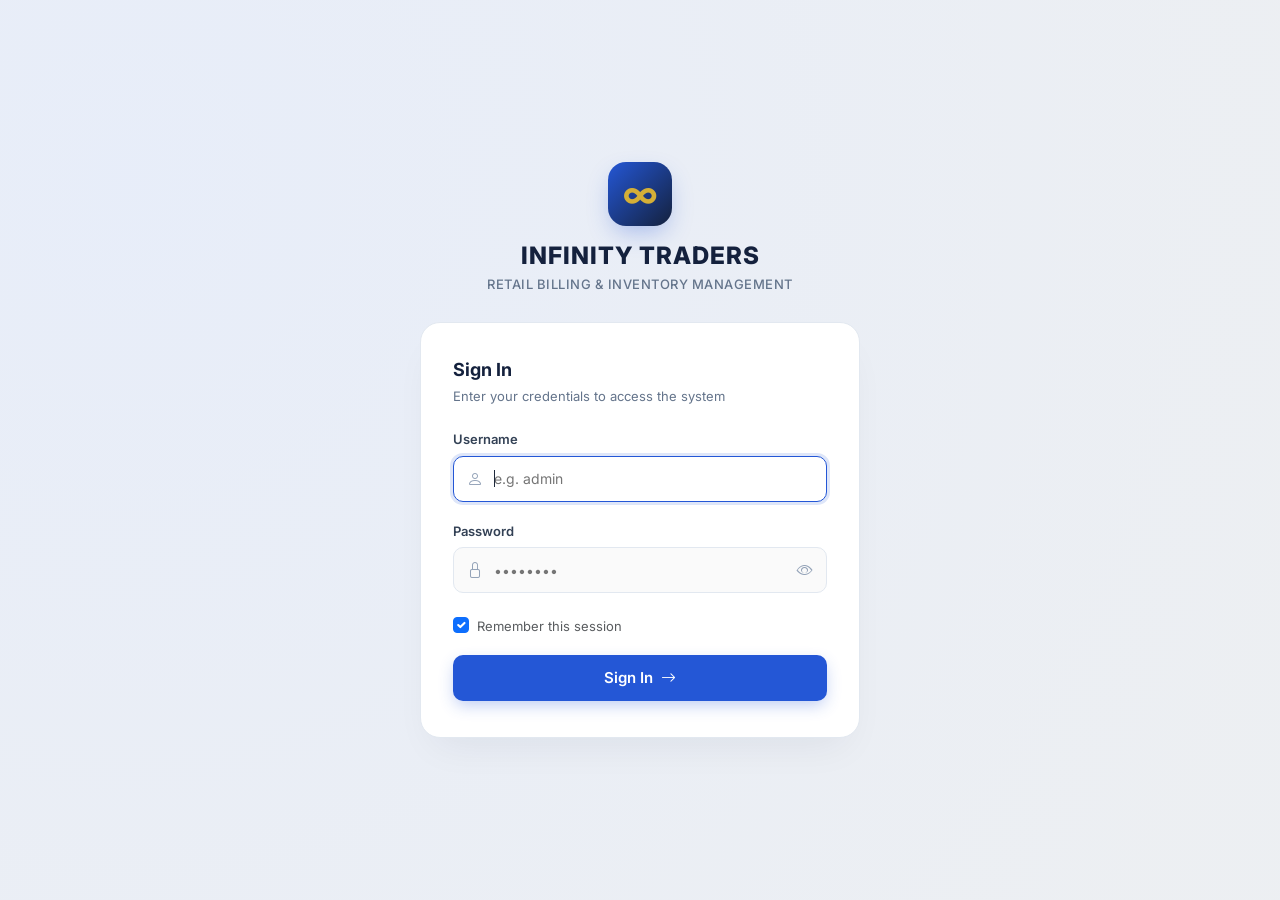
==== commit e156b0ec: "Complete Infinity Traders billing, inventory, purchases, sales return, and PHP MySQL backend" ====
--- a/infinity-traders-demo/index.html
+++ b/infinity-traders-demo/index.html
@@ -66,6 +66,13 @@
           <span class="tooltip-text">Sales History</span>
         </div>
       </li>
+      <li class="nav-item">
+        <div class="nav-link-item" data-page="sales-returns" role="button" tabindex="0" aria-label="Sales Returns" title="Sales Returns">
+          <i class="bi bi-arrow-return-left nav-icon"></i>
+          <span class="nav-label">Sales Returns</span>
+          <span class="tooltip-text">Returns</span>
+        </div>
+      </li>
 
       <!-- Purchases -->
       <div class="nav-section-label">Purchases</div>
@@ -197,6 +204,213 @@
   </div><!-- /main-content -->
 </div><!-- /app-wrapper -->
 
+<!-- ─── TODAY'S CUSTOMERS MODAL ────────────────────────────── -->
+<div class="modal fade" id="today-customers-modal" tabindex="-1" aria-labelledby="today-customers-modal-title" aria-hidden="true">
+  <div class="modal-dialog modal-lg modal-dialog-scrollable">
+    <div class="modal-content">
+      <div class="modal-header" style="background:linear-gradient(135deg, #1e293b, #0f172a);border-bottom:1px solid rgba(255,255,255,0.1)">
+        <div>
+          <h5 class="modal-title" id="today-customers-modal-title" style="display:flex;align-items:center;gap:8px">
+            <i class="bi bi-people-fill text-info"></i> Today's Customers
+          </h5>
+          <div style="font-size:12px;color:#94a3b8;margin-top:2px" id="today-customers-date-label"></div>
+        </div>
+        <button type="button" class="btn-close" data-bs-dismiss="modal" aria-label="Close"></button>
+      </div>
+      <div class="modal-body" style="background:#f8fafc;padding:20px">
+        <!-- Summary chips bar -->
+        <div id="today-customers-summary-bar" style="display:grid;grid-template-columns:repeat(auto-fit,minmax(140px,1fr));gap:12px;margin-bottom:16px"></div>
+        <!-- Search filter -->
+        <div style="position:relative;margin-bottom:16px">
+          <i class="bi bi-search" style="position:absolute;left:14px;top:50%;transform:translateY(-50%);color:var(--text-muted)"></i>
+          <input type="search" id="today-cust-search" class="form-control-it" placeholder="Search today's customers by name, phone or invoice..." style="padding-left:38px">
+        </div>
+        <!-- Customer list container -->
+        <div id="today-customers-container" style="display:flex;flex-direction:column;gap:12px"></div>
+      </div>
+      <div class="modal-footer" style="background:#fff">
+        <button type="button" class="btn-ghost" data-bs-dismiss="modal">Close</button>
+        <button type="button" class="btn-primary-it" onclick="navigateTo('billing'); bootstrap.Modal.getInstance(document.getElementById('today-customers-modal'))?.hide();">
+          <i class="bi bi-plus-lg"></i> New Bill / Customer
+        </button>
+      </div>
+    </div>
+  </div>
+</div>
+
+<!-- ─── CUSTOMER DETAILS MODAL ─────────────────────────────── -->
+<div class="modal fade" id="customer-details-modal" tabindex="-1" aria-labelledby="customer-details-modal-title" aria-hidden="true">
+  <div class="modal-dialog modal-lg modal-dialog-scrollable">
+    <div class="modal-content">
+      <div class="modal-header" style="background:linear-gradient(135deg, #1e293b, #0f172a);border-bottom:1px solid rgba(255,255,255,0.1)">
+        <h5 class="modal-title" id="customer-details-modal-title" style="display:flex;align-items:center;gap:8px">
+          <i class="bi bi-person-badge text-primary"></i> Customer Details
+        </h5>
+        <button type="button" class="btn-close" data-bs-dismiss="modal" aria-label="Close"></button>
+      </div>
+      <div class="modal-body" id="customer-details-modal-body" style="padding:22px;background:#f8fafc">
+        <!-- Populated dynamically -->
+      </div>
+      <div class="modal-footer" id="customer-details-modal-footer" style="background:#fff;display:flex;justify-content:space-between">
+        <div>
+          <button type="button" class="btn-ghost" data-bs-dismiss="modal">Close</button>
+        </div>
+        <div id="cust-modal-action-btns" style="display:flex;gap:8px"></div>
+      </div>
+    </div>
+  </div>
+</div>
+
+<!-- ─── CLEAR CUSTOMER DUE MODAL ───────────────────────────── -->
+<div class="modal fade" id="clear-due-modal" tabindex="-1" aria-labelledby="clear-due-modal-title" aria-hidden="true">
+  <div class="modal-dialog modal-md">
+    <div class="modal-content">
+      <div class="modal-header" style="background:linear-gradient(135deg, #059669, #047857);border-bottom:none">
+        <h5 class="modal-title" id="clear-due-modal-title" style="display:flex;align-items:center;gap:8px;color:#fff">
+          <i class="bi bi-cash-stack"></i> Clear Customer Due Payment
+        </h5>
+        <button type="button" class="btn-close" data-bs-dismiss="modal" aria-label="Close"></button>
+      </div>
+      <div class="modal-body" style="padding:22px">
+        <!-- Customer & Due Summary Box -->
+        <div style="background:#ecfdf5;border:1px solid #a7f3d0;border-radius:12px;padding:16px;margin-bottom:18px">
+          <div style="display:flex;justify-content:space-between;align-items:center">
+            <div>
+              <div style="font-weight:700;font-size:15px;color:#065f46" id="cd-customer-name">—</div>
+              <div style="font-size:12px;color:#047857;margin-top:2px" id="cd-invoice-badge">General Due Amount</div>
+            </div>
+            <div style="text-align:right">
+              <div style="font-size:11px;font-weight:600;color:#047857;text-transform:uppercase">Current Due</div>
+              <div style="font-size:20px;font-weight:800;color:#dc2626" id="cd-current-due">₹0.00</div>
+            </div>
+          </div>
+        </div>
+
+        <form id="clear-due-form" onsubmit="event.preventDefault(); submitClearDue();">
+          <input type="hidden" id="cd-customer-id" value="">
+          <input type="hidden" id="cd-invoice-id" value="">
+
+          <!-- Payment Amount Field -->
+          <div class="mb-3">
+            <label class="form-label" style="font-weight:600;font-size:13px">Payment Amount (₹) *</label>
+            <div style="position:relative">
+              <span style="position:absolute;left:14px;top:50%;transform:translateY(-50%);font-weight:700;color:var(--text-dark)">₹</span>
+              <input type="number" step="0.01" min="0.01" class="form-control-it" id="cd-amount" style="padding-left:32px;font-weight:700;font-size:16px" required>
+            </div>
+            <!-- Quick Amount Pills -->
+            <div style="display:flex;gap:6px;margin-top:8px;flex-wrap:wrap" id="cd-quick-amounts"></div>
+            <div id="cd-remaining-preview" style="font-size:11.5px;color:var(--text-muted);margin-top:6px"></div>
+          </div>
+
+          <!-- Payment Method -->
+          <div class="mb-3">
+            <label class="form-label" style="font-weight:600;font-size:13px">Payment Method *</label>
+            <select class="form-control-it" id="cd-payment-method">
+              <option value="Cash" selected>💵 Cash</option>
+              <option value="UPI">📱 UPI (Google Pay / PhonePe / Paytm)</option>
+              <option value="Card">💳 Card (Debit / Credit)</option>
+              <option value="Bank Transfer">🏦 Bank Transfer (NEFT / IMPS)</option>
+              <option value="Cheque">📑 Cheque</option>
+            </select>
+          </div>
+
+          <!-- Payment Date -->
+          <div class="mb-3">
+            <label class="form-label" style="font-weight:600;font-size:13px">Payment Date *</label>
+            <input type="date" class="form-control-it" id="cd-payment-date" required>
+          </div>
+
+          <!-- Notes / Remarks -->
+          <div class="mb-3">
+            <label class="form-label" style="font-weight:600;font-size:13px">Notes / Reference (Optional)</label>
+            <input type="text" class="form-control-it" id="cd-notes" placeholder="e.g. Transaction ID, UTR, or remark...">
+          </div>
+        </form>
+      </div>
+      <div class="modal-footer" style="background:#f8fafc;display:flex;justify-content:space-between">
+        <button type="button" class="btn-ghost" data-bs-dismiss="modal">Cancel</button>
+        <button type="button" class="btn-primary-it" style="background:#059669;border-color:#059669" id="btn-submit-clear-due" onclick="submitClearDue()">
+          <i class="bi bi-check2-circle"></i> Confirm &amp; Record Payment
+        </button>
+      </div>
+    </div>
+  </div>
+</div>
+
+<!-- ─── DASHBOARD DETAIL MODAL (FOR ALL KPI MODULES) ────────────── -->
+<div class="modal fade" id="dashboard-detail-modal" tabindex="-1" aria-labelledby="dashboard-detail-modal-title" aria-hidden="true">
+  <div class="modal-dialog modal-lg modal-dialog-scrollable">
+    <div class="modal-content">
+      <div class="modal-header" id="dashboard-detail-modal-header" style="background:linear-gradient(135deg, #1e293b, #0f172a);border-bottom:1px solid rgba(255,255,255,0.1)">
+        <div>
+          <h5 class="modal-title" id="dashboard-detail-modal-title" style="display:flex;align-items:center;gap:8px;color:#fff">
+            <!-- Icon & Title populated dynamically -->
+          </h5>
+          <div style="font-size:12px;color:#94a3b8;margin-top:2px" id="dashboard-detail-modal-subtitle"></div>
+        </div>
+        <button type="button" class="btn-close btn-close-white" data-bs-dismiss="modal" aria-label="Close"></button>
+      </div>
+      <div class="modal-body" style="background:#f8fafc;padding:20px" id="dashboard-detail-modal-body">
+        <!-- Content populated dynamically -->
+      </div>
+      <div class="modal-footer" id="dashboard-detail-modal-footer" style="background:#fff;display:flex;justify-content:space-between">
+        <!-- Action buttons populated dynamically -->
+      </div>
+    </div>
+  </div>
+</div>
+
+<!-- ─── GLOBAL SALE INVOICE PREVIEW MODAL ───────────────────────── -->
+<div class="modal fade" id="view-sale-modal" tabindex="-1" aria-hidden="true">
+  <div class="modal-dialog modal-lg modal-dialog-scrollable">
+    <div class="modal-content">
+      <div class="modal-header" style="background:linear-gradient(135deg, #1e293b, #0f172a);border-bottom:1px solid rgba(255,255,255,0.1)">
+        <h5 class="modal-title" style="color:#fff;display:flex;align-items:center;gap:8px"><i class="bi bi-receipt text-primary"></i> Invoice Preview</h5>
+        <button type="button" class="btn-close btn-close-white" data-bs-dismiss="modal" aria-label="Close"></button>
+      </div>
+      <div class="modal-body" id="view-sale-body" style="padding:22px;background:#f8fafc"></div>
+      <div class="modal-footer" style="background:#fff;display:flex;justify-content:space-between">
+        <button type="button" class="btn-ghost" data-bs-dismiss="modal">Close</button>
+        <button type="button" class="btn-primary-it" id="btn-print-sale"><i class="bi bi-printer"></i> Print</button>
+      </div>
+    </div>
+  </div>
+</div>
+
+<!-- ─── GLOBAL PURCHASE ORDER PREVIEW MODAL ─────────────────────── -->
+<div class="modal fade" id="view-purchase-modal" tabindex="-1" aria-hidden="true">
+  <div class="modal-dialog modal-lg modal-dialog-scrollable">
+    <div class="modal-content">
+      <div class="modal-header" style="background:linear-gradient(135deg, #1e293b, #0f172a);border-bottom:1px solid rgba(255,255,255,0.1)">
+        <h5 class="modal-title" style="color:#fff;display:flex;align-items:center;gap:8px"><i class="bi bi-eye text-warning"></i> Purchase Details</h5>
+        <button type="button" class="btn-close btn-close-white" data-bs-dismiss="modal" aria-label="Close"></button>
+      </div>
+      <div class="modal-body" id="view-purchase-body" style="padding:22px;background:#f8fafc"></div>
+      <div class="modal-footer" style="background:#fff;display:flex;justify-content:space-between">
+        <button type="button" class="btn-ghost" data-bs-dismiss="modal">Close</button>
+        <button type="button" class="btn-primary-it" id="btn-print-purchase"><i class="bi bi-printer"></i> Print</button>
+      </div>
+    </div>
+  </div>
+</div>
+
+<!-- ─── GLOBAL SALES RETURN RECEIPT PREVIEW MODAL ────────────────── -->
+<div class="modal fade" id="view-return-modal" tabindex="-1" aria-hidden="true">
+  <div class="modal-dialog modal-lg modal-dialog-scrollable">
+    <div class="modal-content">
+      <div class="modal-header" style="background:linear-gradient(135deg, #1e293b, #0f172a);border-bottom:1px solid rgba(255,255,255,0.1)">
+        <h5 class="modal-title" style="color:#fff;display:flex;align-items:center;gap:8px"><i class="bi bi-receipt text-danger"></i> Sales Return Receipt / Credit Note</h5>
+        <button type="button" class="btn-close btn-close-white" data-bs-dismiss="modal" aria-label="Close"></button>
+      </div>
+      <div class="modal-body" id="view-return-body" style="padding:22px;background:#f8fafc"></div>
+      <div class="modal-footer" style="background:#fff;display:flex;justify-content:space-between">
+        <button type="button" class="btn-ghost" data-bs-dismiss="modal">Close</button>
+        <button type="button" class="btn-primary-it" id="btn-print-return"><i class="bi bi-printer"></i> Print Receipt</button>
+      </div>
+    </div>
+  </div>
+</div>
+
 <!-- Toast container (created dynamically) -->
 
 <!-- Chart.js (Local with CDN fallback) -->
@@ -222,6 +436,7 @@
 <script src="assets/js/billing.js"></script>
 <script src="assets/js/purchases.js"></script>
 <script src="assets/js/inventory.js"></script>
+<script src="assets/js/returns.js"></script>
 <script src="assets/js/reports.js"></script>
 <script src="assets/js/remaining.js"></script>
 
--- a/infinity-traders-demo/assets/css/style.css
+++ b/infinity-traders-demo/assets/css/style.css
@@ -741,27 +741,50 @@
 
 .products-grid {
   display: grid;
-  grid-template-columns: repeat(auto-fill, minmax(160px, 1fr));
+  grid-template-columns: repeat(auto-fill, minmax(170px, 1fr));
   gap: 14px;
-  max-height: 380px; overflow-y: auto;
-  padding: 2px;
+  max-height: 520px; overflow-y: auto;
+  padding: 4px;
 }
 .product-card-pos {
   background: var(--card-bg); border: 1.5px solid var(--border-light);
-  border-radius: var(--radius); padding: 14px;
+  border-radius: var(--radius); padding: 12px;
   cursor: pointer; transition: all var(--transition);
   position: relative;
+  display: flex;
+  flex-direction: column;
 }
 .product-card-pos:hover {
   border-color: var(--primary); box-shadow: 0 4px 16px var(--primary-glow);
   transform: translateY(-2px);
 }
 .product-card-pos.out-of-stock { opacity: 0.55; cursor: not-allowed; }
-.product-card-pos .prod-brand { font-size: 10px; text-transform: uppercase; letter-spacing: 0.8px; color: var(--text-muted); margin-bottom: 4px; }
-.product-card-pos .prod-name { font-size: 13px; font-weight: 600; color: var(--text-dark); line-height: 1.3; margin-bottom: 4px; }
-.product-card-pos .prod-meta { font-size: 11px; color: var(--text-muted); margin-bottom: 8px; }
-.product-card-pos .prod-price { font-weight: 700; color: var(--primary); font-size: 15px; font-family: 'Poppins', sans-serif; }
-.product-card-pos .prod-stock { font-size: 11px; margin-top: 4px; }
+.product-card-pos .prod-img-pos {
+  width: 100%;
+  height: 95px;
+  border-radius: var(--radius-sm);
+  overflow: hidden;
+  margin-bottom: 8px;
+  background: #f8fafc;
+  display: flex;
+  align-items: center;
+  justify-content: center;
+  border: 1px solid var(--border-light);
+}
+.product-card-pos .prod-img-pos img {
+  width: 100%;
+  height: 100%;
+  object-fit: cover;
+  transition: transform 0.3s ease;
+}
+.product-card-pos:hover .prod-img-pos img {
+  transform: scale(1.06);
+}
+.product-card-pos .prod-brand { font-size: 10px; text-transform: uppercase; letter-spacing: 0.8px; color: var(--text-muted); margin-bottom: 2px; }
+.product-card-pos .prod-name { font-size: 12.5px; font-weight: 600; color: var(--text-dark); line-height: 1.3; margin-bottom: 3px; display: -webkit-box; -webkit-line-clamp: 2; -webkit-box-orient: vertical; overflow: hidden; }
+.product-card-pos .prod-meta { font-size: 11px; color: var(--text-muted); margin-bottom: 6px; }
+.product-card-pos .prod-price { font-weight: 700; color: var(--primary); font-size: 15px; font-family: 'Poppins', sans-serif; margin-top: auto; }
+.product-card-pos .prod-stock { font-size: 11px; margin-top: 3px; }
 .product-card-pos .prod-stock.low { color: var(--warning); }
 .product-card-pos .prod-stock.out { color: var(--danger); }
 .product-card-pos .prod-stock.ok  { color: var(--success); }
@@ -825,11 +848,17 @@
 }
 
 .cart-item {
-  padding: 10px 0; border-bottom: 1px solid var(--border-light);
+  padding: 10px 8px; border-bottom: 1px solid var(--border-light);
   display: grid; grid-template-columns: 1fr auto; gap: 8px;
   flex-shrink: 0;
+  border-radius: var(--radius-sm);
+  transition: background 0.15s ease, box-shadow 0.15s ease;
 }
 .cart-item:last-child { border-bottom: none; }
+.cart-item:focus-within {
+  background: rgba(36, 87, 214, 0.05);
+  box-shadow: inset 3px 0 0 var(--primary);
+}
 .cart-item-name { font-size: 12.5px; font-weight: 600; color: var(--text-dark); }
 .cart-item-sku  { font-size: 11px; color: var(--text-muted); }
 .cart-item-controls { display: flex; align-items: center; gap: 6px; margin-top: 6px; flex-wrap: wrap; }
@@ -843,13 +872,57 @@
 }
 .qty-btn:hover { background: var(--primary); color: #fff; border-color: var(--primary); }
 .qty-input {
-  width: 42px; text-align: center; font-size: 13px; font-weight: 600;
-  border: 1px solid var(--border); border-radius: 4px; padding: 2px;
+  width: 44px; text-align: center; font-size: 13px; font-weight: 600;
+  border: 1px solid var(--border); border-radius: 4px; padding: 3px 2px;
   color: var(--text-dark);
-}
-.discount-input { width: 60px; font-size: 12px; border: 1px solid var(--border); border-radius: 4px; padding: 3px 6px; }
+  transition: border-color 0.15s, box-shadow 0.15s;
+}
+.qty-input:focus,
+.discount-input:focus {
+  outline: none;
+  border-color: var(--primary) !important;
+  box-shadow: 0 0 0 2.5px rgba(36, 87, 214, 0.22) !important;
+  background: #fff;
+}
+.discount-input {
+  width: 65px; font-size: 12px; border: 1px solid var(--border); border-radius: 4px; padding: 3px 6px;
+  transition: border-color 0.15s, box-shadow 0.15s;
+}
 .cart-item-total { font-size: 13.5px; font-weight: 700; color: var(--text-dark); text-align: right; }
-.btn-remove-item { background: none; border: none; color: var(--danger); cursor: pointer; font-size: 14px; padding: 0 4px; }
+.btn-remove-item {
+  background: none; border: none; color: var(--danger); cursor: pointer; font-size: 14px; padding: 2px 5px;
+  border-radius: 4px; transition: background 0.15s;
+}
+.btn-remove-item:focus {
+  outline: none;
+  background: rgba(239, 68, 68, 0.15);
+  box-shadow: 0 0 0 2px rgba(239, 68, 68, 0.4);
+}
+.cart-shortcut-hints {
+  display: flex;
+  gap: 4px;
+  align-items: center;
+  margin-top: 3px;
+  flex-wrap: wrap;
+}
+.cart-hint-pill {
+  font-size: 10px;
+  color: rgba(255, 255, 255, 0.9);
+  background: rgba(255, 255, 255, 0.15);
+  padding: 1.5px 6px;
+  border-radius: 4px;
+  font-weight: 500;
+  display: inline-flex;
+  align-items: center;
+  gap: 3px;
+}
+.cart-hint-pill kbd {
+  font-family: inherit;
+  font-size: 9.5px;
+  background: rgba(0, 0, 0, 0.25);
+  padding: 0 3px;
+  border-radius: 2px;
+}
 
 .cart-totals {
   padding: 10px 16px;
@@ -1021,6 +1094,32 @@
 .purchase-item-row:last-child { border-bottom: none; }
 .purchase-item-row:first-child { background: var(--bg); font-size: 11px; text-transform: uppercase; letter-spacing: 0.5px; font-weight: 600; color: var(--text-muted); }
 
+/* Multi-Size Variant Matrix Badges */
+.btn-xs-badge {
+  display: inline-flex;
+  align-items: center;
+  justify-content: center;
+  padding: 3px 9px;
+  font-size: 11.5px;
+  font-weight: 600;
+  border-radius: var(--radius-sm);
+  border: 1px solid var(--border);
+  background: var(--card-bg);
+  color: var(--text);
+  cursor: pointer;
+  transition: all 0.15s ease;
+  user-select: none;
+}
+.btn-xs-badge:hover {
+  background: var(--primary);
+  color: #fff;
+  border-color: var(--primary);
+  transform: translateY(-1px);
+}
+.btn-xs-badge:active {
+  transform: translateY(0);
+}
+
 /* ─── BEST-SELLING PRODUCT LIST ─────────────────────────────── */
 .best-sell-item { display: flex; align-items: center; gap: 12px; padding: 10px 0; border-bottom: 1px solid var(--border-light); }
 .best-sell-item:last-child { border-bottom: none; }
@@ -1056,3 +1155,322 @@
 .confirm-box h4 { font-size: 18px; margin-bottom: 10px; }
 .confirm-box p { font-size: 13.5px; color: var(--text-muted); margin-bottom: 24px; }
 .confirm-actions { display: flex; gap: 12px; justify-content: center; }
+
+/* ─── CUSTOMER AUTOCOMPLETE DROPDOWN ─────────────────────── */
+.customer-autocomplete-dropdown {
+  background: #1e293b;
+  border: 1px solid #334155;
+  border-radius: var(--radius-sm);
+  box-shadow: 0 10px 25px -5px rgba(0,0,0,0.5);
+  max-height: 220px;
+  overflow-y: auto;
+  z-index: 1050;
+}
+.cust-suggest-item {
+  padding: 8px 12px;
+  cursor: pointer;
+  border-bottom: 1px solid rgba(255,255,255,0.06);
+  transition: background 0.15s;
+}
+.cust-suggest-item:hover, .cust-suggest-item.active {
+  background: rgba(36, 87, 214, 0.25) !important;
+}
+
+/* ─── PRODUCT AUTOCOMPLETE DROPDOWN ─────────────────────── */
+.product-autocomplete-dropdown {
+  background: #ffffff;
+  border: 1px solid #cbd5e1;
+  border-radius: var(--radius);
+  box-shadow: 0 14px 28px -4px rgba(15, 23, 42, 0.18), 0 4px 6px -2px rgba(15, 23, 42, 0.06);
+  max-height: 280px;
+  overflow-y: auto;
+  z-index: 1070;
+  position: absolute;
+  top: 100%;
+  left: 0;
+  right: 0;
+  margin-top: 4px;
+}
+.prod-suggest-header {
+  padding: 7px 12px;
+  font-size: 11px;
+  font-weight: 600;
+  color: #64748b;
+  background: #f8fafc;
+  border-bottom: 1px solid #e2e8f0;
+  display: flex;
+  justify-content: space-between;
+  align-items: center;
+  text-transform: uppercase;
+  letter-spacing: 0.5px;
+}
+.prod-suggest-item {
+  padding: 9px 12px;
+  cursor: pointer;
+  border-bottom: 1px solid #f1f5f9;
+  transition: background 0.15s ease;
+  display: flex;
+  align-items: center;
+  justify-content: space-between;
+  gap: 12px;
+}
+.prod-suggest-item:last-child {
+  border-bottom: none;
+}
+.prod-suggest-item:hover, .prod-suggest-item.active {
+  background: #eff6ff !important;
+}
+.prod-suggest-left {
+  flex: 1;
+  min-width: 0;
+}
+.prod-suggest-title {
+  font-size: 13px;
+  font-weight: 600;
+  color: var(--text-dark);
+  display: flex;
+  align-items: center;
+  gap: 6px;
+  white-space: nowrap;
+  overflow: hidden;
+  text-overflow: ellipsis;
+}
+.prod-suggest-meta {
+  font-size: 11px;
+  color: var(--text-muted);
+  display: flex;
+  flex-wrap: wrap;
+  gap: 6px;
+  align-items: center;
+  margin-top: 2px;
+}
+.prod-suggest-badge {
+  display: inline-flex;
+  align-items: center;
+  gap: 3px;
+  padding: 1px 6px;
+  border-radius: 4px;
+  font-size: 10px;
+  font-weight: 500;
+}
+.prod-suggest-badge.cat {
+  background: #e0f2fe;
+  color: #0284c7;
+}
+.prod-suggest-badge.brand {
+  background: #f1f5f9;
+  color: #475569;
+}
+.prod-suggest-badge.variants {
+  background: #ecfdf5;
+  color: #059669;
+}
+.prod-suggest-right {
+  text-align: right;
+  flex-shrink: 0;
+}
+.prod-suggest-price {
+  font-size: 13px;
+  font-weight: 700;
+  color: var(--primary);
+  font-family: 'Poppins', sans-serif;
+}
+.prod-suggest-cost {
+  font-size: 11px;
+  color: var(--text-muted);
+}
+.suggest-mark {
+  background: #fef08a;
+  color: #854d0e;
+  font-weight: 700;
+  padding: 0 2px;
+  border-radius: 2px;
+}
+.suggest-autofill-hint {
+  margin-top: 6px;
+  padding: 6px 12px;
+  background: #f0fdf4;
+  border: 1px solid #bbf7d0;
+  color: #166534;
+  font-size: 12px;
+  border-radius: var(--radius-sm);
+  display: flex;
+  align-items: center;
+  gap: 8px;
+  animation: fadeIn 0.2s ease;
+}
+
+/* ─── DISCOUNT TOGGLE SWITCHER ────────────────────────────── */
+.disc-toggle-btn {
+  border: 1px solid var(--border);
+  background: var(--bg);
+  color: var(--text-muted);
+  font-size: 11px;
+  font-weight: 600;
+  padding: 3px 9px;
+  cursor: pointer;
+  transition: all var(--transition);
+}
+.disc-toggle-btn.active {
+  background: var(--primary);
+  color: #fff;
+  border-color: var(--primary);
+}
+
+/* ─── TODAY'S CUSTOMERS & CLICKABLE KPI STYLES ───────────────── */
+.kpi-card-clickable {
+  cursor: pointer;
+  user-select: none;
+  position: relative;
+  transition: transform 0.22s cubic-bezier(0.16, 1, 0.3, 1), box-shadow 0.22s ease, border-color 0.22s ease;
+}
+.kpi-card-clickable:hover {
+  transform: translateY(-4px);
+  box-shadow: 0 12px 28px rgba(15, 23, 42, 0.08), 0 0 0 1.5px var(--kpi-accent, #38bdf8) !important;
+  border-color: var(--kpi-accent, #38bdf8) !important;
+}
+.kpi-card-clickable:active {
+  transform: translateY(-1px);
+}
+.kpi-card-clickable:focus-visible {
+  outline: 2px solid var(--kpi-accent, var(--primary));
+  outline-offset: 2px;
+}
+.kpi-card-clickable .kpi-change:hover {
+  filter: brightness(0.95);
+}
+.kpi-click-cue {
+  display: flex;
+  align-items: center;
+  justify-content: space-between;
+  margin-top: 10px;
+  padding-top: 8px;
+  border-top: 1px dashed rgba(226, 232, 240, 0.85);
+  font-size: 11px;
+  font-weight: 600;
+  color: var(--kpi-accent, var(--primary));
+  opacity: 0.88;
+  transition: all 0.2s ease;
+}
+.kpi-card-clickable:hover .kpi-click-cue {
+  opacity: 1;
+}
+.kpi-card-clickable:hover .kpi-click-cue i {
+  transform: translateX(3px);
+}
+.kpi-click-cue i {
+  font-size: 14px;
+  transition: transform 0.2s ease;
+}
+
+/* ─── DASHBOARD DETAIL MODAL STYLES ─────────────────────────── */
+.detail-stat-chip {
+  background: #fff;
+  border: 1px solid var(--border-light);
+  border-radius: 10px;
+  padding: 12px 14px;
+  box-shadow: var(--shadow-sm);
+  display: flex;
+  flex-direction: column;
+  gap: 2px;
+  min-width: 0;
+}
+.detail-stat-chip .chip-label {
+  font-size: 11px;
+  font-weight: 600;
+  text-transform: uppercase;
+  letter-spacing: 0.5px;
+  color: var(--text-muted);
+}
+.detail-stat-chip .chip-value {
+  font-size: 18px;
+  font-weight: 700;
+  color: var(--text-dark);
+  white-space: nowrap;
+  overflow: hidden;
+  text-overflow: ellipsis;
+}
+.detail-modal-table-wrap {
+  background: #fff;
+  border: 1px solid var(--border-light);
+  border-radius: 12px;
+  overflow: hidden;
+  box-shadow: var(--shadow-sm);
+}
+.detail-modal-table {
+  width: 100%;
+  border-collapse: separate;
+  border-spacing: 0;
+  font-size: 12.5px;
+  margin-bottom: 0;
+}
+.detail-modal-table th {
+  background: #f1f5f9;
+  color: #475569;
+  font-weight: 600;
+  font-size: 11px;
+  text-transform: uppercase;
+  letter-spacing: 0.5px;
+  padding: 10px 14px;
+  border-bottom: 1px solid #e2e8f0;
+}
+.detail-modal-table td {
+  padding: 11px 14px;
+  border-bottom: 1px solid #f1f5f9;
+  vertical-align: middle;
+}
+.detail-modal-table tr:last-child td {
+  border-bottom: none;
+}
+.detail-modal-table tr:hover td {
+  background: #f8fafc;
+}
+.formula-card {
+  background: #fff;
+  border: 1px solid var(--border-light);
+  border-radius: 12px;
+  padding: 16px;
+  box-shadow: var(--shadow-sm);
+  position: relative;
+  display: flex;
+  flex-direction: column;
+  gap: 4px;
+}
+.dashboard-activity-grid {
+  display: grid;
+  grid-template-columns: repeat(4, 1fr);
+  gap: 20px;
+}
+.today-customer-card {
+  transition: all 0.2s cubic-bezier(0.16, 1, 0.3, 1);
+}
+.today-customer-card:hover {
+  transform: translateY(-2px);
+  box-shadow: var(--shadow-md) !important;
+  border-color: #38bdf8 !important;
+}
+.clickable-row {
+  transition: background 0.15s ease;
+}
+.clickable-row:hover {
+  background: rgba(2, 132, 199, 0.05) !important;
+}
+.clickable-cust-link:hover {
+  text-decoration: underline !important;
+  color: var(--primary-dark) !important;
+}
+.cust-pill {
+  display: inline-flex;
+  align-items: center;
+  gap: 5px;
+  background: #f1f5f9;
+  padding: 3px 10px;
+  border-radius: 20px;
+  border: 1px solid #e2e8f0;
+  font-size: 11.5px;
+}
+.cust-pill:hover {
+  background: #e2e8f0;
+}
+
+
--- a/infinity-traders-demo/assets/css/responsive.css
+++ b/infinity-traders-demo/assets/css/responsive.css
@@ -9,6 +9,7 @@
   .kpi-grid { grid-template-columns: repeat(2, 1fr); }
   .sections-grid { grid-template-columns: 1fr; }
   .sections-grid-3 { grid-template-columns: 1fr 1fr; }
+  .dashboard-activity-grid { grid-template-columns: 1fr 1fr; }
 
   .pos-layout { grid-template-columns: 1fr; }
   .cart-panel { position: static; max-height: none; }
@@ -60,6 +61,7 @@
   /* Sections */
   .sections-grid    { grid-template-columns: 1fr; }
   .sections-grid-3  { grid-template-columns: 1fr; }
+  .dashboard-activity-grid { grid-template-columns: 1fr; }
 
   /* Topbar */
   .topbar { padding: 0 16px; gap: 10px; }
@@ -117,6 +119,7 @@
   .kpi-card { padding: 16px; }
   .products-grid { grid-template-columns: 1fr; }
   .sections-grid-3 { grid-template-columns: 1fr; }
+  .dashboard-activity-grid { grid-template-columns: 1fr; }
   .cart-actions { flex-direction: column; }
   .payment-row { flex-direction: column; }
   .amount-row { flex-direction: column; }
--- a/infinity-traders-demo/assets/css/print.css
+++ b/infinity-traders-demo/assets/css/print.css
@@ -1,6 +1,6 @@
 /* ============================================================
    INFINITY TRADERS — Print CSS
-   Only active during browser printing
+   Optimized for Shreyans POS SRS810-15 (80mm Thermal Receipt)
    ============================================================ */
 
 @media screen {
@@ -26,203 +26,323 @@
   .btn-ghost,
   .demo-banner,
   .placeholder-banner,
+  .print-top-toolbar,
   button {
     display: none !important;
   }
 
   body {
     background: #fff !important;
-    color: #111 !important;
-    font-family: 'Inter', Arial, sans-serif !important;
+    color: #000 !important;
+    font-family: 'Inter', -apple-system, BlinkMacSystemFont, "Segoe UI", Roboto, "Courier New", monospace !important;
     margin: 0 !important;
     padding: 0 !important;
     -webkit-print-color-adjust: exact !important;
     print-color-adjust: exact !important;
   }
 
-  /* 2. Show the dedicated print mount container */
+  /* 2. Show the dedicated print mount container (80mm POS Thermal) */
   #print-mount {
     display: block !important;
     position: static !important;
-    width: 100% !important;
+    width: 80mm !important;
+    max-width: 80mm !important;
+    margin: 0 auto !important;
+    padding: 2mm 3mm 8mm 3mm !important;
+    background: #fff !important;
+    box-sizing: border-box !important;
+  }
+
+  /* Universal thermal receipt styling (80mm Roll Default for POS SRS810-15) */
+  .invoice-container,
+  #print-mount .invoice-container {
+    width: 76mm !important;
+    max-width: 80mm !important;
+    margin: 0 auto !important;
+    padding: 2mm 1mm 10mm 1mm !important;
+    border: none !important;
+    box-shadow: none !important;
+    background: #fff !important;
+    color: #000 !important;
+    font-size: 11px !important;
+    line-height: 1.35 !important;
+    page-break-after: avoid;
+    box-sizing: border-box !important;
+  }
+
+  .invoice-header,
+  #print-mount .invoice-header {
+    display: block !important;
+    text-align: center !important;
+    margin-bottom: 6px !important;
+    border-bottom: none !important;
+    padding-bottom: 0 !important;
+  }
+
+  .invoice-company,
+  #print-mount .invoice-company {
+    text-align: center !important;
+  }
+
+  .invoice-company h2,
+  #print-mount .invoice-company h2 {
+    font-size: 16px !important;
+    font-weight: 800 !important;
+    text-transform: uppercase !important;
+    color: #000 !important;
+    margin: 0 0 3px 0 !important;
+    letter-spacing: 0.5px !important;
+  }
+
+  .invoice-company p,
+  #print-mount .invoice-company p {
+    font-size: 10.5px !important;
+    color: #111 !important;
+    line-height: 1.35 !important;
     margin: 0 !important;
-    padding: 8mm 6mm !important;
-    background: #fff !important;
-  }
-
-  #print-mount .invoice-container {
-    border: none !important;
-    box-shadow: none !important;
-    padding: 0 !important;
-    page-break-after: avoid;
-    width: 100% !important;
-  }
-
-  #print-mount .invoice-header {
-    display: flex !important;
-    justify-content: space-between !important;
-    align-items: flex-start !important;
-    margin-bottom: 20px !important;
-    border-bottom: 2px solid #2457D6 !important;
-    padding-bottom: 12px !important;
-  }
-
-  #print-mount .invoice-company h2 {
-    font-size: 24px !important;
+  }
+
+  .invoice-meta,
+  #print-mount .invoice-meta {
+    text-align: center !important;
+    margin-top: 6px !important;
+    padding-top: 5px !important;
+    border-top: 1px dashed #000 !important;
+  }
+
+  .invoice-meta h3,
+  #print-mount .invoice-meta h3 {
+    font-size: 13px !important;
     font-weight: 800 !important;
-    color: #2457D6 !important;
-    margin-bottom: 4px !important;
-    -webkit-print-color-adjust: exact !important;
-    print-color-adjust: exact !important;
-  }
-
-  #print-mount .invoice-company p {
-    font-size: 11.5px !important;
-    color: #444 !important;
-    line-height: 1.5 !important;
+    color: #000 !important;
+    margin: 0 0 4px 0 !important;
+    letter-spacing: 1px !important;
+  }
+
+  .invoice-meta p,
+  #print-mount .invoice-meta p {
+    font-size: 11px !important;
+    color: #000 !important;
+    margin: 2px 0 !important;
+  }
+
+  .invoice-meta .invoice-no,
+  #print-mount .invoice-meta .invoice-no {
+    color: #000 !important;
+    font-weight: 700 !important;
+  }
+
+  .invoice-divider,
+  #print-mount .invoice-divider {
+    display: block !important;
+    border: none !important;
+    border-top: 1px dashed #000 !important;
+    margin: 6px 0 !important;
+  }
+
+  .invoice-parties,
+  #print-mount .invoice-parties {
+    display: block !important;
+    margin: 6px 0 !important;
+    padding: 4px 0 !important;
+    background: transparent !important;
+    border: none !important;
+    border-top: 1px dashed #000 !important;
+    border-bottom: 1px dashed #000 !important;
+    border-radius: 0 !important;
+  }
+
+  .invoice-parties .invoice-party:last-child,
+  #print-mount .invoice-parties .invoice-party:last-child {
+    display: none !important; /* Bill From is already in the header */
+  }
+
+  .invoice-party,
+  #print-mount .invoice-party {
+    font-size: 11px !important;
+    color: #000 !important;
+    line-height: 1.35 !important;
+  }
+
+  .invoice-party h5,
+  #print-mount .invoice-party h5 {
+    font-size: 10px !important;
+    font-weight: 700 !important;
+    text-transform: uppercase !important;
+    margin: 0 0 2px 0 !important;
+    color: #000 !important;
+  }
+
+  .invoice-party p,
+  #print-mount .invoice-party p {
+    font-size: 11px !important;
+    color: #000 !important;
     margin: 0 !important;
   }
 
-  #print-mount .invoice-meta {
-    text-align: right !important;
-  }
-
-  #print-mount .invoice-meta h3 {
-    font-size: 26px !important;
-    font-weight: 800 !important;
-    color: #14213D !important;
-    margin: 0 0 4px 0 !important;
-    letter-spacing: -0.5px !important;
-  }
-
-  #print-mount .invoice-meta p {
-    font-size: 12px !important;
-    color: #333 !important;
-    margin: 2px 0 !important;
-  }
-
-  #print-mount .invoice-meta .invoice-no {
-    color: #2457D6 !important;
-    font-weight: 700 !important;
-  }
-
-  #print-mount .invoice-divider {
-    display: none !important;
-  }
-
-  #print-mount .invoice-parties {
-    display: grid !important;
-    grid-template-columns: 1fr 1fr !important;
-    gap: 20px !important;
-    margin: 16px 0 !important;
-    padding: 12px 14px !important;
-    background: #f8fafc !important;
-    border: 1px solid #e2e8f0 !important;
-    border-radius: 6px !important;
-    -webkit-print-color-adjust: exact !important;
-    print-color-adjust: exact !important;
-  }
-
-  #print-mount .invoice-party h5 {
-    font-size: 11px !important;
-    font-weight: 700 !important;
-    color: #14213D !important;
-    margin-bottom: 5px !important;
-    text-transform: uppercase !important;
-    letter-spacing: 0.8px !important;
-  }
-
-  #print-mount .invoice-party p {
-    font-size: 12px !important;
-    line-height: 1.5 !important;
+  .invoice-customer-addr,
+  #print-mount .invoice-customer-addr {
+    font-size: 10.5px !important;
     color: #222 !important;
-    margin: 0 !important;
-  }
-
-  #print-mount .invoice-customer-addr {
-    font-size: 11.5px !important;
-    color: #333 !important;
-    display: inline-block !important;
+    display: block !important;
     margin-top: 2px !important;
   }
 
+  /* Table styling for 80mm roll */
+  .invoice-items-table,
   #print-mount .invoice-items-table {
     width: 100% !important;
     border-collapse: collapse !important;
-    margin: 18px 0 !important;
-  }
-
+    margin: 6px 0 !important;
+  }
+
+  .invoice-items-table th,
   #print-mount .invoice-items-table th {
-    background: #14213D !important;
-    color: #ffffff !important;
+    background: transparent !important;
+    color: #000 !important;
     font-weight: 700 !important;
-    font-size: 11.5px !important;
-    padding: 8px 10px !important;
-    border: 1px solid #14213D !important;
+    font-size: 10.5px !important;
+    padding: 4px 2px !important;
+    border: none !important;
+    border-top: 1px dashed #000 !important;
+    border-bottom: 1px dashed #000 !important;
     text-align: left !important;
-    -webkit-print-color-adjust: exact !important;
-    print-color-adjust: exact !important;
-  }
-
+    text-transform: uppercase !important;
+  }
+
+  .invoice-items-table th.col-hide-thermal,
+  .invoice-items-table td.col-hide-thermal,
+  #print-mount .invoice-items-table th.col-hide-thermal,
+  #print-mount .invoice-items-table td.col-hide-thermal {
+    display: none !important;
+  }
+
+  .invoice-items-table th.col-qty,
+  .invoice-items-table td.col-qty,
+  #print-mount .invoice-items-table th.col-qty,
+  #print-mount .invoice-items-table td.col-qty {
+    text-align: center !important;
+    width: 15% !important;
+  }
+
+  .invoice-items-table th.col-rate,
+  .invoice-items-table td.col-rate,
+  #print-mount .invoice-items-table th.col-rate,
+  #print-mount .invoice-items-table td.col-rate {
+    text-align: right !important;
+    width: 22% !important;
+  }
+
+  .invoice-items-table th.col-total,
+  .invoice-items-table td.col-total,
+  .invoice-items-table th:last-child,
+  .invoice-items-table td:last-child,
   #print-mount .invoice-items-table th:last-child,
   #print-mount .invoice-items-table td:last-child {
     text-align: right !important;
-  }
-
+    width: 24% !important;
+  }
+
+  .invoice-items-table td,
   #print-mount .invoice-items-table td {
-    padding: 8px 10px !important;
-    border: 1px solid #e2e8f0 !important;
-    font-size: 12px !important;
-    color: #111 !important;
-  }
-
+    padding: 4px 2px !important;
+    border: none !important;
+    border-bottom: 1px dotted #ccc !important;
+    font-size: 11px !important;
+    color: #000 !important;
+    vertical-align: top !important;
+  }
+
+  .invoice-items-table tr:nth-child(even) td,
   #print-mount .invoice-items-table tr:nth-child(even) td {
-    background: #f8fafc !important;
-    -webkit-print-color-adjust: exact !important;
-    print-color-adjust: exact !important;
-  }
-
+    background: transparent !important;
+  }
+
+  .item-thermal-meta,
+  #print-mount .item-thermal-meta {
+    display: block !important;
+    font-size: 9.5px !important;
+    color: #333 !important;
+    font-weight: 500 !important;
+    margin-top: 1px !important;
+  }
+
+  .invoice-totals,
   #print-mount .invoice-totals {
     display: flex !important;
     flex-direction: column !important;
-    align-items: flex-end !important;
-    margin-top: 10px !important;
-  }
-
+    align-items: stretch !important;
+    margin-top: 6px !important;
+    padding-top: 6px !important;
+    border-top: 1px dashed #000 !important;
+  }
+
+  .invoice-totals .total-row,
   #print-mount .invoice-totals .total-row {
     display: flex !important;
     justify-content: space-between !important;
-    width: 270px !important;
-    padding: 3px 0 !important;
-    font-size: 12.5px !important;
-    color: #222 !important;
-  }
-
+    width: 100% !important;
+    padding: 2px 0 !important;
+    font-size: 11.5px !important;
+    color: #000 !important;
+  }
+
+  .invoice-totals .total-row.grand,
   #print-mount .invoice-totals .total-row.grand {
-    border-top: 2px solid #2457D6 !important;
+    border-top: 1px dashed #000 !important;
+    border-bottom: 1px dashed #000 !important;
+    padding: 5px 0 !important;
+    margin: 4px 0 !important;
+    font-weight: 800 !important;
+    font-size: 14.5px !important;
+    color: #000 !important;
+  }
+
+  .thermal-barcode-box {
+    display: block !important;
+    text-align: center !important;
+    margin: 8px 0 4px 0 !important;
     padding-top: 6px !important;
+    border-top: 1px dashed #000 !important;
+  }
+
+  .thermal-barcode-box svg {
+    max-width: 65mm !important;
+    height: 32px !important;
+    display: inline-block !important;
+  }
+
+  .invoice-footer-note,
+  #print-mount .invoice-footer-note {
+    text-align: center !important;
+    margin-top: 8px !important;
+    padding-top: 6px !important;
+    border-top: 1px dashed #000 !important;
+    font-size: 10px !important;
+    color: #000 !important;
+    line-height: 1.35 !important;
+  }
+
+  .thermal-terminal-tag {
+    font-size: 9px !important;
+    color: #444 !important;
     margin-top: 4px !important;
-    font-weight: 800 !important;
-    font-size: 15px !important;
-    color: #2457D6 !important;
-    -webkit-print-color-adjust: exact !important;
-    print-color-adjust: exact !important;
-  }
-
-  #print-mount .invoice-footer-note {
-    text-align: center !important;
-    margin-top: 24px !important;
-    padding-top: 12px !important;
-    border-top: 1px dashed #cbd5e1 !important;
-    font-size: 11px !important;
-    color: #64748b !important;
+    text-transform: uppercase !important;
+    letter-spacing: 0.5px !important;
+  }
+
+  /* Cut clearance at bottom of roll */
+  .thermal-cut-space {
+    height: 8mm !important;
+    display: block !important;
   }
 
   table { page-break-inside: avoid; }
   a { text-decoration: none; color: inherit; }
 
+  /* Default Page Size: 80mm continuous thermal roll for POS SRS810-15 */
   @page {
-    margin: 10mm;
-    size: A4 portrait;
+    margin: 0;
+    size: 80mm auto;
   }
 }
